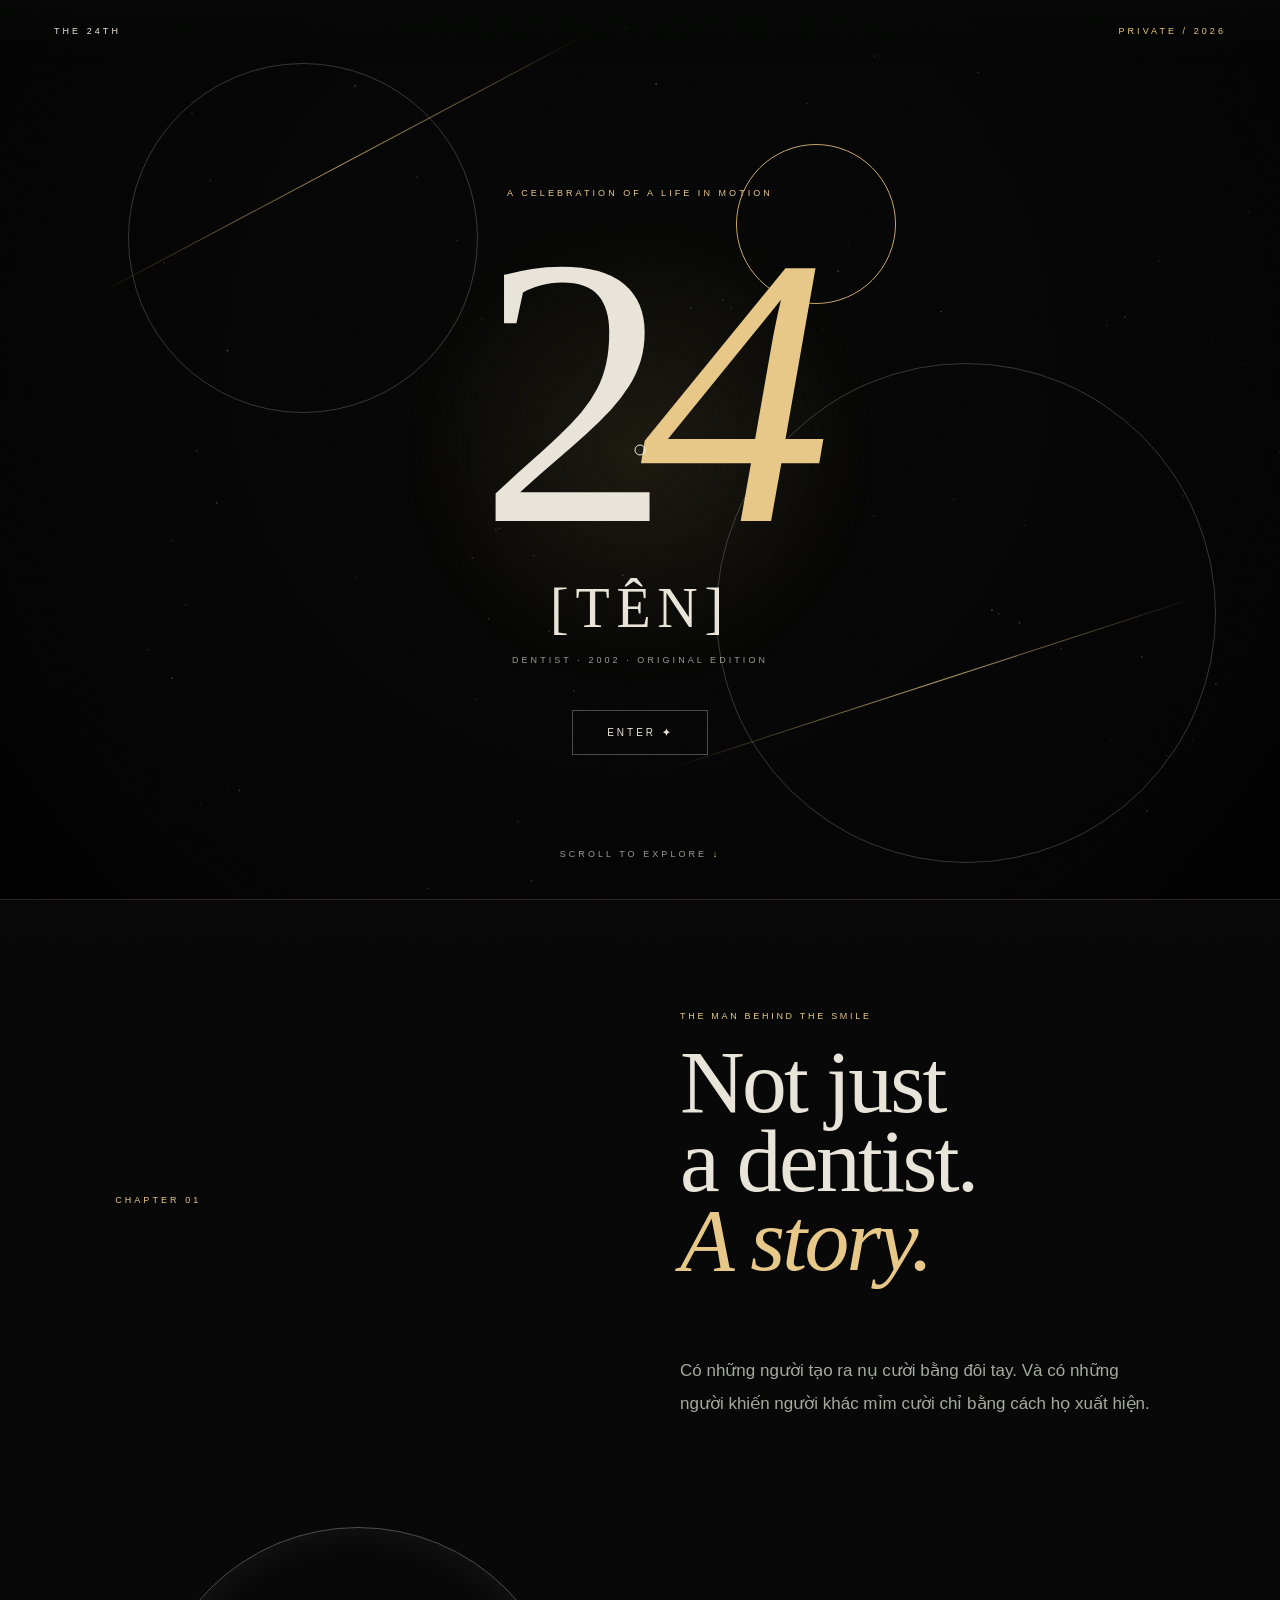
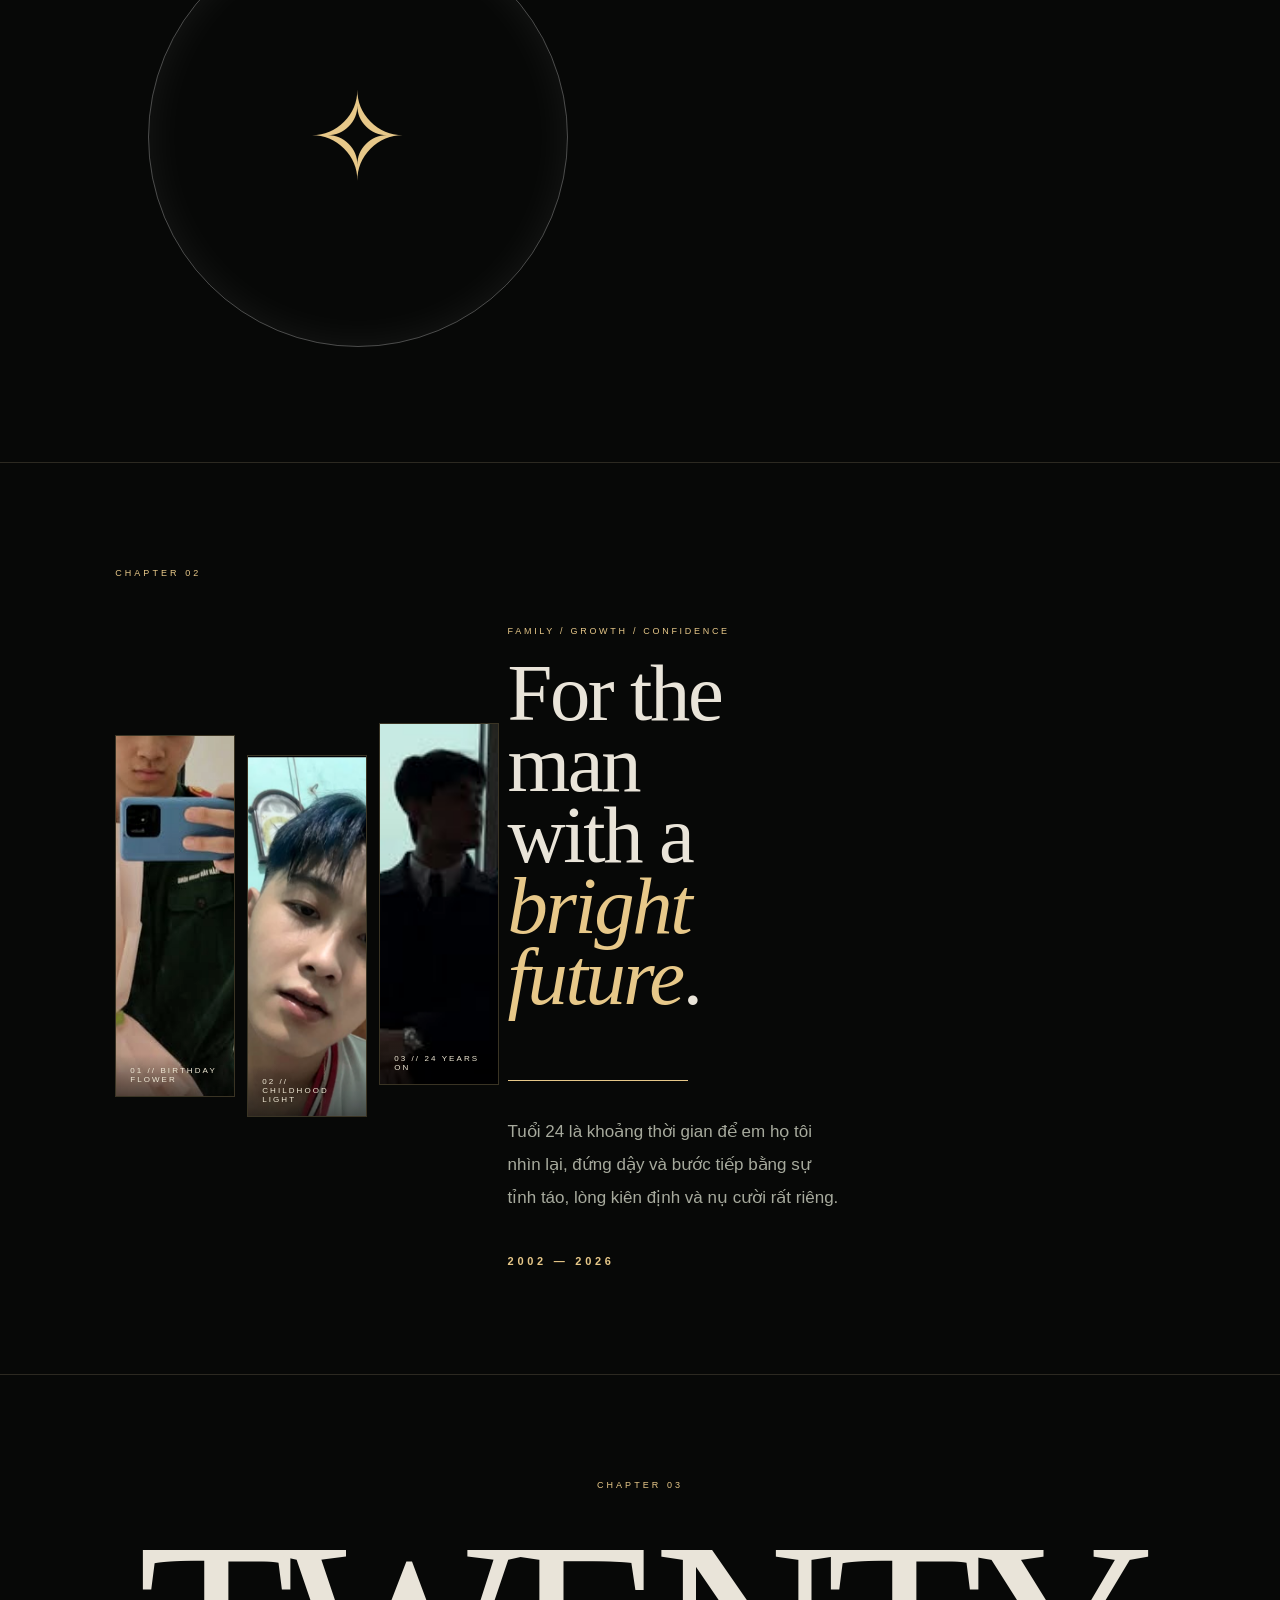
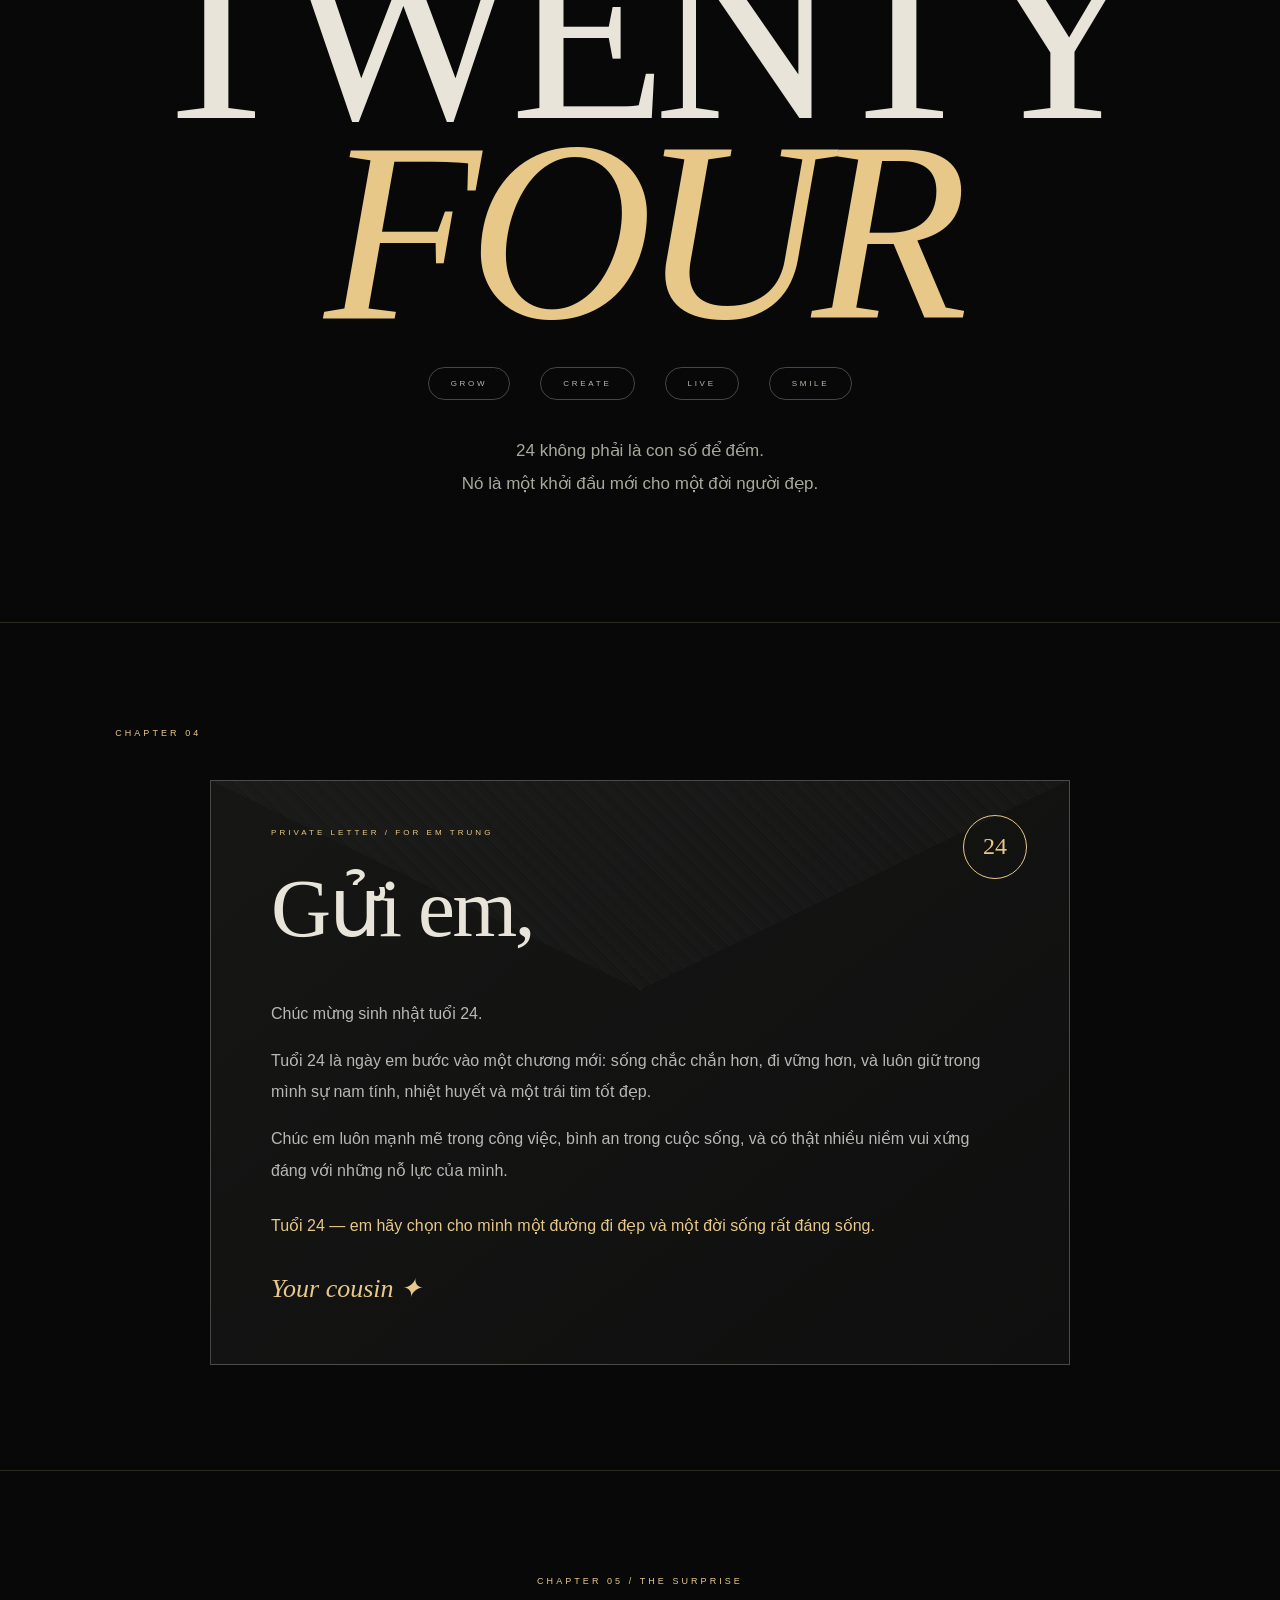
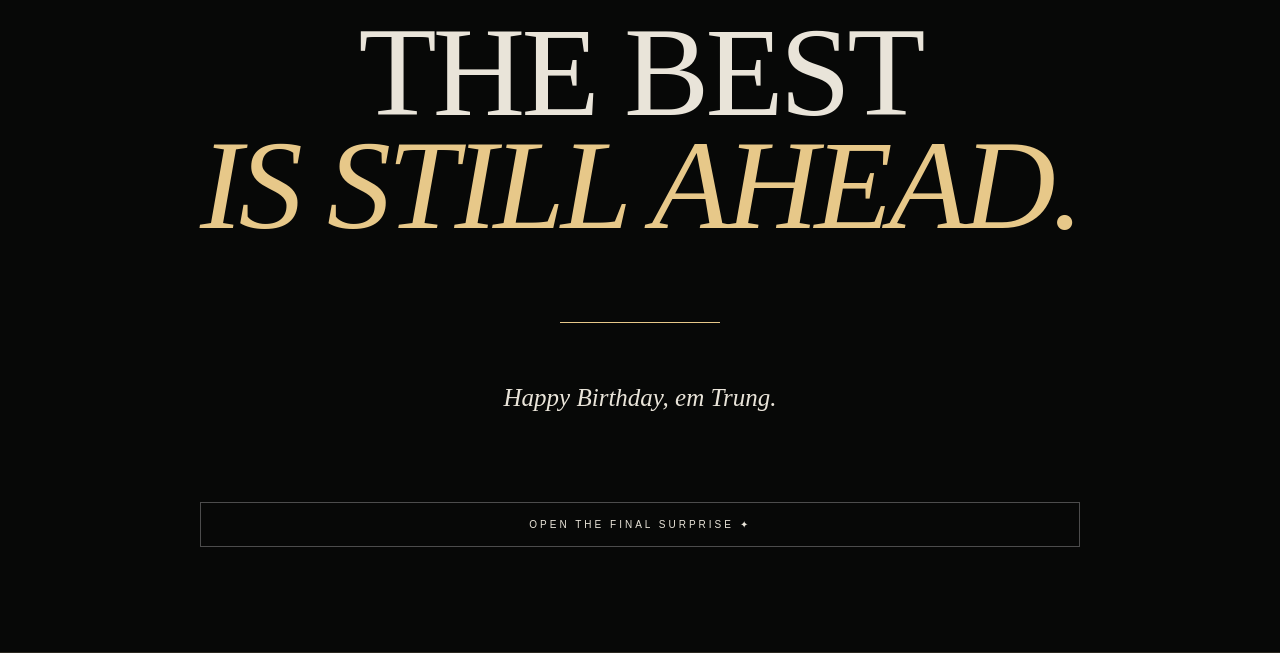
==== index.html @ cf309a9a "Initial commit with iPhone 16 responsive fixes" ====
<!DOCTYPE html>
<html lang="vi">
  <head>
    <meta charset="UTF-8" />
    <meta name="viewport" content="width=device-width, initial-scale=1.0, maximum-scale=1.0, user-scalable=no, viewport-fit=cover" />
    <title>THE 24TH — [TÊN]</title>
    <link rel="preconnect" href="https://fonts.googleapis.com" />
    <link rel="preconnect" href="https://fonts.gstatic.com" crossorigin />
    <link
      href="https://fonts.googleapis.com/css2?family=Bodoni+Moda:opsz,wght@6..96,400;6..96,500&family=Manrope:wght@300;400;600&display=swap"
      rel="stylesheet"
    />
    <link rel="stylesheet" href="css/style.css" />
  </head>
  <body>
    <div id="intro">
      <div class="intro-no">24</div>
      <div class="intro-title">A PRIVATE BIRTHDAY EXPERIENCE</div>
      <div class="loader"><i></i></div>
    </div>
    <canvas id="particles"></canvas><canvas id="confetti"></canvas>
    <div class="noise"></div>
    <div class="cursor"></div>

    <header><span>THE 24TH</span><span>PRIVATE / 2026</span></header>

    <main>
      <section class="hero">
        <div class="laser l1"></div>
        <div class="laser l2"></div>
        <div class="ring r1"></div>
        <div class="ring r2"></div>
        <div class="ring r3"></div>
        <div class="hero-center">
          <div class="over">A CELEBRATION OF A LIFE IN MOTION</div>
          <div class="mega">2<span>4</span></div>
          <div class="hero-name">[TÊN]</div>
          <div class="hero-role">DENTIST · 2002 · ORIGINAL EDITION</div>
          <button id="enter">ENTER <b>✦</b></button>
        </div>
        <div class="scroll">SCROLL TO EXPLORE <em>↓</em></div>
      </section>

      <section class="cinema">
        <div class="chapter">CHAPTER 01</div>
        <div class="cinema-copy">
          <small>THE MAN BEHIND THE SMILE</small>
          <h2>Not just<br />a dentist.<br /><i>A story.</i></h2>
          <p>
            Có những người tạo ra nụ cười bằng đôi tay. Và có những người khiến
            người khác mỉm cười chỉ bằng cách họ xuất hiện.
          </p>
        </div>
        <div class="floating-tooth"><div class="tooth">✧</div></div>
      </section>

      <section class="magazine">
        <div class="chapter">CHAPTER 02</div>
        <div class="mag-image">
          <div class="gallery-frame">
            <article class="gallery-card photo-one">
              <img src="toi_cam_hoa.jpg" alt="Anh cầm hoa" />
              <div class="caption"><span>01 // BIRTHDAY FLOWER</span></div>
            </article>
            <article class="gallery-card photo-two">
              <img src="trung_hoi_nho.png" alt="Ảnh em Trung hồi nhỏ" />
              <div class="caption"><span>02 // CHILDHOOD LIGHT</span></div>
            </article>
            <article class="gallery-card photo-three">
              <img src="avt_em_trung.jpg" alt="Ảnh avt em Trung trưởng thành" />
              <div class="caption"><span>03 // 24 YEARS ON</span></div>
            </article>
          </div>
        </div>
        <div class="mag-copy">
          <small>FAMILY / GROWTH / CONFIDENCE</small>
          <h2>For the man<br />with a <i>bright future</i>.</h2>
          <div class="rule"></div>
          <p>
            Tuổi 24 là khoảng thời gian để em họ tôi nhìn lại, đứng dậy và bước
            tiếp bằng sự tỉnh táo, lòng kiên định và nụ cười rất riêng.
          </p>
          <strong>2002 — 2026</strong>
        </div>
      </section>

      <section class="age">
        <div class="chapter">CHAPTER 03</div>
        <div class="age-word">TWENTY<br /><i>FOUR</i></div>
        <div class="age-orbit">
          <span>GROW</span><span>CREATE</span><span>LIVE</span
          ><span>SMILE</span>
        </div>
        <p class="age-note">
          24 không phải là con số để đếm.<br />Nó là một khởi đầu mới cho một
          đời người đẹp.
        </p>
      </section>

      <section class="letter">
        <div class="chapter">CHAPTER 04</div>
        <div class="envelope" id="envelope">
          <div class="flap"></div>
          <div class="seal">24</div>
          <div class="letter-content">
            <small>PRIVATE LETTER / FOR EM TRUNG</small>
            <h2>Gửi em,</h2>
            <p>Chúc mừng sinh nhật tuổi 24.</p>
            <p>
              Tuổi 24 là ngày em bước vào một chương mới: sống chắc chắn hơn, đi
              vững hơn, và luôn giữ trong mình sự nam tính, nhiệt huyết và một
              trái tim tốt đẹp.
            </p>
            <p>
              Chúc em luôn mạnh mẽ trong công việc, bình an trong cuộc sống, và
              có thật nhiều niềm vui xứng đáng với những nỗ lực của mình.
            </p>
            <p class="gold">
              Tuổi 24 — em hãy chọn cho mình một đường đi đẹp và một đời sống
              rất đáng sống.
            </p>
            <div class="signature">Your cousin ✦</div>
          </div>
        </div>
      </section>

      <section class="final">
        <div class="final-glow"></div>
        <small>CHAPTER 05 / THE SURPRISE</small>
        <h2>THE BEST<br /><i>IS STILL AHEAD.</i></h2>
        <div class="line"></div>
        <p>Happy Birthday, em Trung.</p>
        <button id="surprise">OPEN THE FINAL SURPRISE <span>✦</span></button>
      </section>
    </main>

    <div id="modal">
      <div class="modal-box">
        <button id="close">×</button>
        <div class="burst">✦</div>
        <small>ONE LAST MESSAGE</small>
        <h2>24 years<br />and still<br /><i>going upward.</i></h2>
        <p>
          Thêm một tuổi mới, thêm một lý do để tự hào và tin vào con đường phía
          trước.
        </p>
        <strong>HAPPY BIRTHDAY · EM TRUNG</strong>
      </div>
    </div>
    <script src="js/app.js"></script>
  </body>
</html>
---- css/style.css ----
:root {
  --bg: #070807;
  --paper: #e9e4d9;
  --muted: #92948e;
  --gold: #c8a66a;
  --gold2: #e7c889;
  --line: rgba(214, 195, 157, 0.18);
  --serif: "Cormorant Garamond", Georgia, serif;
}
* {
  box-sizing: border-box;
}
html {
  scroll-behavior: smooth;
  overflow-x: hidden;
  width: 100%;
}
body {
  margin: 0;
  background: var(--bg);
  color: var(--paper);
  font-family: Inter, sans-serif;
  font-weight: 300;
  overflow-x: hidden;
}
body:after {
  content: "";
  position: fixed;
  inset: 0;
  pointer-events: none;
  background: radial-gradient(
    circle at 50% 40%,
    transparent 0,
    rgba(0, 0, 0, 0.32) 72%,
    rgba(0, 0, 0, 0.72)
  );
  z-index: 3;
}
.grain {
  position: fixed;
  inset: 0;
  z-index: 50;
  pointer-events: none;
  opacity: 0.055;
  background-image: url("data:image/svg+xml,%3Csvg xmlns='http://www.w3.org/2000/svg' width='180' height='180'%3E%3Cfilter id='n'%3E%3CfeTurbulence baseFrequency='.8' numOctaves='4' stitchTiles='stitch'/%3E%3C/filter%3E%3Crect width='100%25' height='100%25' filter='url(%23n)'/%3E%3C/svg%3E");
}
canvas {
  position: fixed;
  inset: 0;
  pointer-events: none;
}
.cursor {
  width: 11px;
  height: 11px;
  border: 1px solid #eee;
  border-radius: 50%;
  position: fixed;
  z-index: 100;
  pointer-events: none;
  transform: translate(-50%, -50%);
  transition: width 0.25s, height 0.25s;
}
.nav {
  position: fixed;
  top: 0;
  left: 0;
  right: 0;
  padding: 27px 5vw;
  z-index: 10;
  display: flex;
  justify-content: space-between;
  font-size: 9px;
  letter-spacing: 0.28em;
  color: #a7aaa4;
  text-transform: uppercase;
}
.brand {
  color: #ddd;
}
.brand span {
  color: var(--gold);
  margin-left: 8px;
}
.nav-right i {
  display: inline-block;
  width: 5px;
  height: 5px;
  background: var(--gold);
  border-radius: 50%;
  margin-left: 15px;
}
#loader {
  position: fixed;
  inset: 0;
  background: #060706;
  z-index: 200;
  display: grid;
  place-items: center;
  transition: 1s;
}
.loader-mark {
  font: 300 110px var(--serif);
  color: var(--gold);
  line-height: 1;
}
.loader-line {
  width: 170px;
  height: 1px;
  background: #24241f;
  margin-top: 15px;
}
.loader-line span {
  display: block;
  width: 0;
  height: 100%;
  background: var(--gold);
  animation: load 2.2s forwards;
}
.loader-label {
  font-size: 8px;
  letter-spacing: 0.35em;
  color: #77786f;
  margin-top: 18px;
  text-align: center;
}
@keyframes load {
  to {
    width: 100%;
  }
}
.hero {
  height: 100vh;
  height: 100svh;
  min-height: 680px;
  position: relative;
  display: grid;
  place-items: center;
  overflow: hidden;
  border-bottom: 1px solid var(--line);
}
.hero:before {
  content: "";
  position: absolute;
  width: 42vw;
  height: 42vw;
  border-radius: 50%;
  background: radial-gradient(
    circle,
    rgba(199, 164, 99, 0.12),
    transparent 62%
  );
  filter: blur(3px);
}
.hero-copy {
  text-align: center;
  position: relative;
  z-index: 2;
}
.micro,
.eyebrow {
  font-size: 9px;
  letter-spacing: 0.35em;
  color: var(--gold);
  text-transform: uppercase;
}
.hero h1 {
  font: 300 clamp(170px, 31vw, 450px) / 0.62 var(--serif);
  margin: 45px 0 10px;
  letter-spacing: -0.07em;
  position: relative;
  color: #d9d5cb;
}
.hero h1 small {
  font: 300 11px Inter, sans-serif;
  letter-spacing: 0.55em;
  display: block;
  transform: translateX(-4px);
  margin-bottom: 24px;
  color: #777a73;
}
.hero h1 span {
  letter-spacing: -0.1em;
}
.hero h1 em {
  font: 300 clamp(35px, 6vw, 90px) var(--serif);
  font-style: italic;
  color: var(--gold);
  vertical-align: top;
  position: relative;
  top: -5px;
  left: 5px;
}
.name {
  font: 400 38px var(--serif);
  letter-spacing: 0.12em;
}
.role {
  font-size: 8px;
  letter-spacing: 0.35em;
  color: #70736d;
  margin: 13px 0 45px;
}
.reveal-btn,
.surprise {
  border: 1px solid var(--line);
  background: transparent;
  color: #c9cbc4;
  padding: 17px 25px;
  font: 9px Inter, sans-serif;
  letter-spacing: 0.28em;
  cursor: pointer;
  transition: 0.4s;
}
.reveal-btn:hover,
.surprise:hover {
  border-color: var(--gold);
  color: var(--gold);
  box-shadow: 0 0 35px rgba(200, 166, 106, 0.1);
}
.reveal-btn b {
  font-size: 15px;
  margin-left: 20px;
  font-weight: 300;
}
.hero-side {
  position: absolute;
  bottom: 40px;
  right: 5vw;
  color: #575a54;
  font-size: 8px;
  letter-spacing: 0.3em;
  line-height: 3;
  text-align: center;
}
.hero-side span {
  color: var(--gold);
}
.hero-orbit {
  position: absolute;
  border: 1px solid rgba(199, 166, 106, 0.11);
  border-radius: 50%;
  width: 65vw;
  height: 65vw;
  animation: rotate 30s linear infinite;
}
.orbit-a {
  transform: rotate(23deg) scaleY(0.4);
}
.orbit-b {
  transform: rotate(-35deg) scaleY(0.25);
  animation-duration: 42s;
}
@keyframes rotate {
  to {
    transform: rotate(383deg) scaleY(0.4);
  }
}
section {
  position: relative;
  z-index: 4;
}
.reveal-section {
  min-height: 100vh;
  min-height: 100svh;
  padding: 12vw 10vw;
  display: grid;
  align-items: center;
  border-bottom: 1px solid var(--line);
}
.section-index {
  position: absolute;
  left: 5vw;
  top: 55px;
  font-size: 8px;
  letter-spacing: 0.3em;
  color: #575b55;
}
.statement {
  grid-template-columns: 1fr 2.5fr 1fr;
}
.statement-main {
  grid-column: 2;
}
.statement h2,
.portrait-copy h2,
.letter h2,
.final h2 {
  font: 300 clamp(65px, 8.5vw, 135px) / 0.76 var(--serif);
  letter-spacing: -0.04em;
  margin: 25px 0 50px;
}
.statement h2 i,
.portrait-copy h2 i,
.final h2 i {
  color: var(--gold);
  font-style: italic;
}
.statement p,
.portrait-copy p {
  max-width: 510px;
  color: #989b94;
  line-height: 2;
  font-size: 14px;
}
.vertical-note {
  writing-mode: vertical-rl;
  justify-self: end;
  font-size: 8px;
  letter-spacing: 0.3em;
  color: #5c6059;
}
.portrait-stage {
  grid-template-columns: 1.15fr 1fr;
  gap: 10vw;
}
.portrait-frame {
  max-width: 600px;
  justify-self: center;
  width: 100%;
  border: 1px solid var(--line);
  padding: 18px;
  background: linear-gradient(145deg, #11130f, #080908);
  box-shadow: 0 40px 100px rgba(0, 0, 0, 0.45);
}
.frame-top,
.frame-bottom {
  display: flex;
  justify-content: space-between;
  font-size: 7px;
  letter-spacing: 0.28em;
  color: #676a63;
  padding: 7px 2px;
}
.frame-bottom {
  color: var(--gold);
}
.portrait-placeholder {
  height: 55vh;
  min-height: 390px;
  display: grid;
  place-items: center;
  position: relative;
  background: radial-gradient(
    circle at 50% 43%,
    #6e7169 0,
    #292c27 19%,
    #10120f 47%,
    #090a08 70%
  );
  overflow: hidden;
}
.portrait-placeholder:before {
  content: "";
  position: absolute;
  width: 65%;
  height: 80%;
  border: 1px solid rgba(216, 192, 143, 0.18);
  border-radius: 50% 50% 42% 42%;
  filter: blur(0.2px);
}
.halo {
  width: 60%;
  height: 60%;
  border-radius: 50%;
  border: 1px solid rgba(216, 192, 143, 0.18);
  box-shadow: 0 0 70px rgba(216, 192, 143, 0.08);
  animation: pulse 5s infinite;
}
.tooth-mark {
  position: absolute;
  font-size: 60px;
  color: var(--gold);
  opacity: 0.7;
}
.portrait-placeholder span {
  position: absolute;
  bottom: 25px;
  font-size: 7px;
  letter-spacing: 0.3em;
  color: #777970;
  text-align: center;
  line-height: 2;
}
@keyframes pulse {
  50% {
    transform: scale(1.05);
    opacity: 0.65;
  }
}
.signature {
  margin-top: 50px;
  color: var(--gold);
  font: italic 18px var(--serif);
}
.numbers {
  grid-template-columns: 1fr repeat(3, 1fr);
  gap: 1px;
  background: var(--line);
  padding: 0 10vw;
}
.numbers:before {
  content: "";
  position: absolute;
  inset: 0;
  background: #070807;
}
.number-card {
  position: relative;
  z-index: 1;
  min-height: 65vh;
  padding: 12vh 4vw;
  background: #070807;
  display: flex;
  flex-direction: column;
  justify-content: center;
  border-right: 1px solid var(--line);
}
.number-card strong {
  font: 300 clamp(100px, 13vw, 200px) var(--serif);
  color: var(--paper);
  line-height: 0.75;
}
.number-card span {
  margin-top: 45px;
  font-size: 9px;
  letter-spacing: 0.35em;
  color: var(--gold);
}
.number-card small {
  margin-top: 8px;
  font-size: 7px;
  letter-spacing: 0.25em;
  color: #5f625b;
}
.letter {
  justify-content: center;
}
.letter-card {
  max-width: 760px;
  margin: auto;
  padding: 75px 9vw 80px;
  border: 1px solid var(--line);
  background: linear-gradient(
    145deg,
    rgba(255, 255, 255, 0.025),
    rgba(255, 255, 255, 0.008)
  );
  position: relative;
  box-shadow: 0 60px 140px rgba(0, 0, 0, 0.3);
}
.letter-card:before {
  content: "";
  position: absolute;
  inset: 8px;
  border: 1px solid rgba(216, 192, 143, 0.06);
  pointer-events: none;
}
.seal {
  position: absolute;
  right: 50px;
  top: 50px;
  width: 55px;
  height: 55px;
  border: 1px solid rgba(200, 166, 106, 0.55);
  border-radius: 50%;
  display: grid;
  place-items: center;
  color: var(--gold);
  font: 18px var(--serif);
}
.letter-card h2 {
  font-size: 70px;
  margin-bottom: 35px;
}
.letter-card p {
  font: 400 17px/1.9 var(--serif);
  color: #aaa9a0;
}
.letter-card .last {
  color: #e0ddd4;
  margin-top: 40px;
}
.sign {
  margin-top: 55px;
  font: italic 22px var(--serif);
  color: var(--gold);
}
.sign span {
  font: 9px Inter, sans-serif;
  letter-spacing: 0.2em;
  color: #666a63;
}
.final {
  text-align: center;
  justify-content: center;
}
.final-content {
  width: 100%;
}
.final h2 {
  font-size: clamp(80px, 12vw, 190px);
  margin: 45px 0;
}
.gold-line {
  width: 1px;
  height: 80px;
  background: var(--gold);
  margin: 0 auto 40px;
}
.final p {
  font: italic 22px var(--serif);
  color: #a8a9a2;
  margin-bottom: 45px;
}
.modal {
  position: fixed;
  inset: 0;
  background: rgba(3, 4, 3, 0.92);
  backdrop-filter: blur(18px);
  z-index: 150;
  display: grid;
  place-items: center;
  opacity: 0;
  visibility: hidden;
  transition: 0.7s;
}
.modal.open {
  opacity: 1;
  visibility: visible;
}
.modal-inner {
  text-align: center;
  max-width: 700px;
  padding: 50px;
  position: relative;
}
.modal-inner #close {
  position: absolute;
  right: 0;
  top: 0;
  background: none;
  border: 0;
  color: #777;
  font-size: 30px;
  cursor: pointer;
}
.big-gift {
  font-size: 70px;
  color: var(--gold);
  margin: 25px;
}
.modal h2 {
  font: 300 clamp(60px, 8vw, 110px) / 0.75 var(--serif);
  margin: 0 0 40px;
}
.modal h2 i {
  color: var(--gold);
}
.modal p {
  font: italic 21px/1.5 var(--serif);
  color: #999;
}
.modal-sign {
  margin-top: 55px;
  font-size: 8px;
  letter-spacing: 0.3em;
  color: var(--gold);
}
@media (max-width: 800px) {
  .nav {
    padding: 22px 7vw;
  }
  .nav-right {
    display: none;
  }
  .reveal-section {
    padding: 25vw 8vw;
  }
  .section-index {
    left: 8vw;
  }
  .statement,
  .portrait-stage {
    grid-template-columns: 1fr;
  }
  .statement-main {
    grid-column: auto;
  }
  .vertical-note {
    display: none;
  }
  .portrait-copy {
    margin-top: 30px;
  }
  .numbers {
    grid-template-columns: 1fr;
    padding: 0;
  }
  .number-card {
    min-height: 40vh;
  }
  .letter-card {
    padding: 65px 30px;
  }
  .seal {
    right: 25px;
    top: 25px;
  }
  .hero h1 {
    font-size: 180px;
  }
  .hero-orbit {
    width: 130vw;
    height: 130vw;
  }
  .cursor {
    display: none;
  }
}

#intro {
  position: fixed;
  inset: 0;
  z-index: 1000;
  background: #090908;
  display: flex;
  flex-direction: column;
  align-items: center;
  justify-content: center;
  color: var(--paper);
  transition: opacity 0.8s ease, visibility 0.8s ease;
}

#intro.hidden {
  opacity: 0;
  visibility: hidden;
  pointer-events: none;
}

.intro-no {
  font-size: clamp(96px, 22vw, 190px);
  line-height: 0.78;
  font-family: var(--serif);
  color: var(--gold2);
  letter-spacing: -0.06em;
}

.intro-title {
  margin-top: 30px;
  font-size: 10px;
  letter-spacing: 0.34em;
  color: #a9aaa1;
}

.loader {
  width: 160px;
  height: 2px;
  margin-top: 40px;
  background: rgba(255, 255, 255, 0.1);
  overflow: hidden;
}

.loader i {
  display: block;
  height: 100%;
  width: 35%;
  background: linear-gradient(90deg, var(--gold), var(--gold2));
  animation: loading 1.7s ease-in-out infinite;
}

@keyframes loading {
  50% {
    transform: translateX(185%);
  }
}

#particles,
#confetti {
  position: fixed;
  left: 0;
  top: 0;
  width: 100%;
  height: 100%;
  pointer-events: none;
  z-index: 1;
}

.noise {
  position: fixed;
  inset: -40px;
  background-image: url("data:image/svg+xml,%3Csvg viewBox='0 0 180 180' xmlns='http://www.w3.org/2000/svg'%3E%3Cfilter id='n'%3E%3CfeTurbulence type='fractalNoise' baseFrequency='.70' numOctaves='5' stitchTiles='stitch'/%3E%3CfeColorMatrix type='saturate' values='0'/%3E%3CfeComponentTransfer%3E%3CfeFuncA type='table' tableValues='0 .06'/%3E%3C/feComponentTransfer%3E%3C/filter%3E%3Crect width='100%25' height='100%25' filter='url(%23n)'/%3E%3C/svg%3E");
  background-size: 180px 180px;
  pointer-events: none;
  opacity: 0.4;
  mix-blend-mode: overlay;
  z-index: 2;
}

.cursor {
  width: 11px;
  height: 11px;
  border-radius: 50%;
  border: 1px solid #eee;
  position: fixed;
  left: 50%;
  top: 50%;
  transform: translate(-50%, -50%);
  z-index: 999;
  pointer-events: none;
}

header {
  position: fixed;
  z-index: 30;
  top: 0;
  left: 0;
  right: 0;
  min-height: 62px;
  padding: 24px 54px;
  display: flex;
  align-items: center;
  justify-content: space-between;
  font-size: 9px;
  letter-spacing: 0.34em;
  color: #aeb6a7;
  text-transform: uppercase;
  background: linear-gradient(180deg, rgba(7, 8, 7, 0.92), transparent);
}

header span:first-child {
  color: var(--paper);
}

header span:nth-child(2) {
  color: var(--gold2);
}

.hero {
  min-height: 100vh;
  min-height: 100svh;
  padding: 120px 20px 80px;
  display: grid;
  place-items: center;
  position: relative;
  overflow: hidden;
}

.hero-center {
  position: relative;
  z-index: 2;
  text-align: center;
}

.hero .over {
  color: var(--gold2);
  font-size: 9px;
  letter-spacing: 0.34em;
  line-height: 2;
}

.hero .mega {
  font-family: var(--serif);
  color: var(--paper);
  font-weight: 300;
  font-size: clamp(134px, 30vw, 390px);
  line-height: 0.78;
  letter-spacing: -0.08em;
  margin-top: 40px;
}

.hero .mega span {
  font-style: italic;
  color: var(--gold2);
}

.hero-name {
  margin-top: 35px;
  font-family: var(--serif);
  font-size: clamp(34px, 5vw, 56px);
  letter-spacing: 0.12em;
  color: var(--paper);
  text-transform: uppercase;
}

.hero-role {
  margin-top: 15px;
  color: #9b9c93;
  font-size: 9px;
  letter-spacing: 0.34em;
}

.hero #enter,
.final button,
#surprise {
  margin-top: 45px;
  border: 1px solid rgba(255, 255, 255, 0.28);
  background: transparent;
  color: var(--paper);
  padding: 16px 34px;
  font-size: 10px;
  letter-spacing: 0.3em;
  cursor: pointer;
  transition: all 0.2s ease;
}

.hero #enter:hover,
.final button:hover,
#surprise:hover {
  border-color: var(--gold);
  color: var(--gold2);
  transform: translateY(-2px);
}

.hero .scroll {
  position: absolute;
  bottom: 40px;
  left: 50%;
  transform: translateX(-50%);
  font-size: 9px;
  letter-spacing: 0.34em;
  color: #979d90;
}

.hero .scroll em {
  color: var(--gold2);
  font-style: normal;
}

.laser,
.ring {
  position: absolute;
}

.laser {
  width: 44vw;
  height: 1px;
  background: linear-gradient(90deg, transparent, var(--gold2), transparent);
  opacity: 0.75;
}

.l1 {
  top: 18%;
  left: 5%;
  transform: rotate(-28deg);
}
.l2 {
  right: 5%;
  bottom: 24%;
  transform: rotate(-18deg);
}

.ring {
  border-radius: 50%;
  border: 1px solid rgba(255, 255, 255, 0.2);
}

.r1 {
  width: 350px;
  height: 350px;
  left: 10%;
  top: 7%;
}
.r2 {
  width: 500px;
  height: 500px;
  right: 5%;
  bottom: 4%;
}
.r3 {
  width: 160px;
  height: 160px;
  right: 30%;
  top: 16%;
  border-color: var(--gold);
}

section {
  position: relative;
  padding: 105px 9vw;
  min-height: auto;
  border-bottom: 1px solid var(--line);
}

section .chapter {
  font-size: 9px;
  letter-spacing: 0.34em;
  color: var(--gold2);
  margin-bottom: 42px;
}

.cinema {
  display: grid;
  grid-template-columns: minmax(260px, 1fr) minmax(300px, 1fr);
  align-items: center;
  gap: 80px;
}

.cinema-copy small,
.mag-copy small {
  font-size: 9px;
  letter-spacing: 0.3em;
  color: var(--gold2);
}

.cinema-copy h2,
.mag-copy h2,
.letter h2,
.final h2,
.modal h2 {
  font-family: var(--serif);
  font-weight: 300;
  line-height: 0.88;
  letter-spacing: -0.03em;
}

.cinema-copy h2 {
  font-size: clamp(58px, 7vw, 116px);
  margin-top: 20px;
}

.cinema-copy h2 i,
.mag-copy h2 i,
.final h2 i,
.modal h2 i {
  font-style: italic;
  color: var(--gold2);
}

.cinema-copy p,
.mag-copy p,
.age-note {
  color: #a7aa9d;
  line-height: 1.95;
  font-size: 17px;
  max-width: 560px;
}

.floating-tooth {
  position: relative;
  display: grid;
  place-items: center;
  min-height: 440px;
}

.tooth {
  width: min(42vw, 420px);
  height: min(42vw, 420px);
  border-radius: 50%;
  border: 1px solid rgba(255, 255, 255, 0.28);
  display: grid;
  place-items: center;
  font-size: 120px;
  color: var(--gold2);
  box-shadow: inset 0 0 40px rgba(255, 255, 255, 0.07);
}

.magazine {
  display: grid;
  grid-template-columns: minmax(320px, 0.95fr) minmax(360px, 1fr) minmax(
      300px,
      0.88fr
    );
  align-items: center;
}

.magazine .chapter {
  grid-column: 1 / -1;
}

.mag-image {
  min-height: 420px;
}

.gallery-frame {
  display: grid;
  grid-template-columns: repeat(3, minmax(120px, 1fr));
  gap: 12px;
  align-items: stretch;
}

.gallery-card {
  min-height: 360px;
  overflow: hidden;
  border: 1px solid rgba(200, 166, 106, 0.22);
  background: #121410;
  position: relative;
}

.gallery-card img {
  width: 100%;
  height: 100%;
  min-height: 360px;
  object-fit: cover;
  display: block;
  filter: grayscale(0.1) sepia(0.06) contrast(1.04);
}

.gallery-card .caption {
  position: absolute;
  left: 0;
  right: 0;
  bottom: 0;
  padding: 12px 14px;
  font-size: 8px;
  background: linear-gradient(180deg, transparent, rgba(0, 0, 0, 0.55));
  color: #efe8d5;
  letter-spacing: 0.26em;
}

.gallery-card.photo-two {
  transform: translateY(20px);
}

.gallery-card.photo-three {
  transform: translateY(-12px);
}

.mag-copy {
  padding-left: 40px;
}

.mag-copy h2 {
  font-size: clamp(55px, 6.3vw, 105px);
  margin-top: 20px;
}

.mag-copy .rule {
  width: 180px;
  height: 1px;
  background: var(--gold2);
  margin: 34px 0;
}

.mag-copy strong {
  display: inline-block;
  margin-top: 24px;
  font-size: 11px;
  letter-spacing: 0.34em;
  color: var(--gold2);
}

.age {
  text-align: center;
  display: grid;
  justify-items: center;
}

.age-word {
  font-family: var(--serif);
  font-size: clamp(118px, 20vw, 270px);
  line-height: 0.78;
  letter-spacing: -0.05em;
  color: var(--paper);
}

.age-word i {
  font-style: italic;
  color: var(--gold2);
}

.age-orbit {
  margin-top: 35px;
  display: flex;
  gap: 30px;
  justify-content: center;
  flex-wrap: wrap;
}

.age-orbit span {
  border: 1px solid rgba(255, 255, 255, 0.25);
  border-radius: 999px;
  padding: 11px 22px;
  font-size: 8px;
  color: #b9b9aa;
  letter-spacing: 0.34em;
}

.age-note {
  margin-top: 34px;
}

.letter {
  min-height: 620px;
}

.envelope {
  max-width: 860px;
  margin: 0 auto;
  background: linear-gradient(
    142deg,
    rgba(229, 226, 213, 0.07),
    rgba(255, 255, 255, 0.03)
  );
  border: 1px solid rgba(255, 255, 255, 0.23);
  padding: 40px 60px 60px;
  position: relative;
}

.envelope .flap {
  position: absolute;
  top: -1px;
  left: -1px;
  right: -1px;
  height: 36%;
  clip-path: polygon(0 0, 50% 100%, 100% 0);
  background: repeating-linear-gradient(
    45deg,
    rgba(255, 255, 255, 0.04),
    transparent 2px
  );
  border-bottom: 1px solid var(--line);
}

.envelope .seal {
  position: absolute;
  right: 42px;
  top: 34px;
  width: 64px;
  height: 64px;
  border-radius: 50%;
  border: 1px solid var(--gold2);
  color: var(--gold2);
  display: grid;
  place-items: center;
  font-family: var(--serif);
  font-size: 24px;
}

.letter-content small {
  color: var(--gold2);
  font-size: 8px;
  letter-spacing: 0.38em;
  display: inline-block;
}

.letter-content h2 {
  font-size: clamp(58px, 6.5vw, 104px);
  margin-top: 30px;
  line-height: 0.95;
}

.letter-content p {
  color: #b7b9b5;
  line-height: 1.95;
}

.letter-content .gold {
  color: var(--gold2);
  margin-top: 24px;
}

.letter-content .signature {
  color: var(--gold2);
  margin-top: 32px;
  font-family: var(--serif);
  font-style: italic;
  font-size: 26px;
}

.final {
  text-align: center;
  min-height: 600px;
  display: grid;
  align-content: center;
}

.final small {
  color: var(--gold2);
  font-size: 9px;
  letter-spacing: 0.34em;
}

.final h2 {
  font-size: clamp(66px, 10vw, 170px);
  margin-top: 30px;
}

.final .line {
  width: 160px;
  margin: 36px auto;
  border-top: 1px solid var(--gold2);
}

.final p {
  font-family: var(--serif);
  font-style: italic;
  color: var(--paper);
  font-size: 25px;
}

#modal {
  position: fixed;
  inset: 0;
  z-index: 1200;
  display: grid;
  place-items: center;
  background: rgba(0, 0, 0, 0.86);
  opacity: 0;
  visibility: hidden;
  transition: all 0.4s ease;
}

#modal.open {
  opacity: 1;
  visibility: visible;
}

.modal-box {
  width: min(640px, calc(100vw - 40px));
  padding: 56px 40px;
  border: 1px solid var(--line);
  background: radial-gradient(circle at center, #171b15, #090908);
  text-align: center;
  position: relative;
}

.modal-box #close {
  position: absolute;
  top: 14px;
  right: 16px;
  color: var(--paper);
  background: transparent;
  border: 0;
  font-size: 28px;
  cursor: pointer;
}

.modal-box .burst {
  color: var(--gold2);
  font-size: 48px;
}

.modal-box small {
  display: block;
  margin-top: 20px;
  font-size: 9px;
  letter-spacing: 0.3em;
  color: var(--gold2);
}

.modal-box h2 {
  font-size: clamp(50px, 7vw, 96px);
  margin-top: 28px;
}

.modal-box p {
  font-size: 15px;
  color: #aeb0a9;
  line-height: 1.7;
}

.modal-box strong {
  display: block;
  margin-top: 40px;
  color: var(--gold2);
  font-size: 10px;
  letter-spacing: 0.34em;
}

@media (max-width: 900px) {
  header {
    padding-inline: 28px;
  }
  .cinema,
  .magazine {
    grid-template-columns: 1fr;
  }

  .mag-copy {
    padding-left: 0;
  }

  .gallery-frame {
    grid-template-columns: 1fr;
  }

  .gallery-card,
  .gallery-card img {
    min-height: 270px;
  }

  .gallery-card.photo-two,
  .gallery-card.photo-three {
    transform: none;
  }

  .envelope {
    padding: 40px 28px 54px;
  }
}

@media (max-width: 480px) {
  body {
    overflow-x: hidden;
  }

  header {
    padding: 18px 20px;
  }

  header span:nth-child(2) {
    display: none;
  }

  section {
    padding-inline: 18px;
    padding-block: 70px;
  }

  .hero {
    padding-top: 90px;
  }

  .hero .mega {
    font-size: 150px;
  }

  .hero-name {
    font-size: 34px;
  }

  .hero .scroll {
    bottom: 24px;
  }

  .cinema-copy h2,
  .mag-copy h2,
  .final h2 {
    line-height: 1;
  }

  .floating-tooth {
    min-height: 230px;
  }

  .tooth {
    width: 230px;
    height: 230px;
  }

  .letter-content h2 {
    font-size: 52px;
  }

  .letter-content p {
    font-size: 15px;
  }

  .modal-box {
    padding-inline: 24px;
  }
}
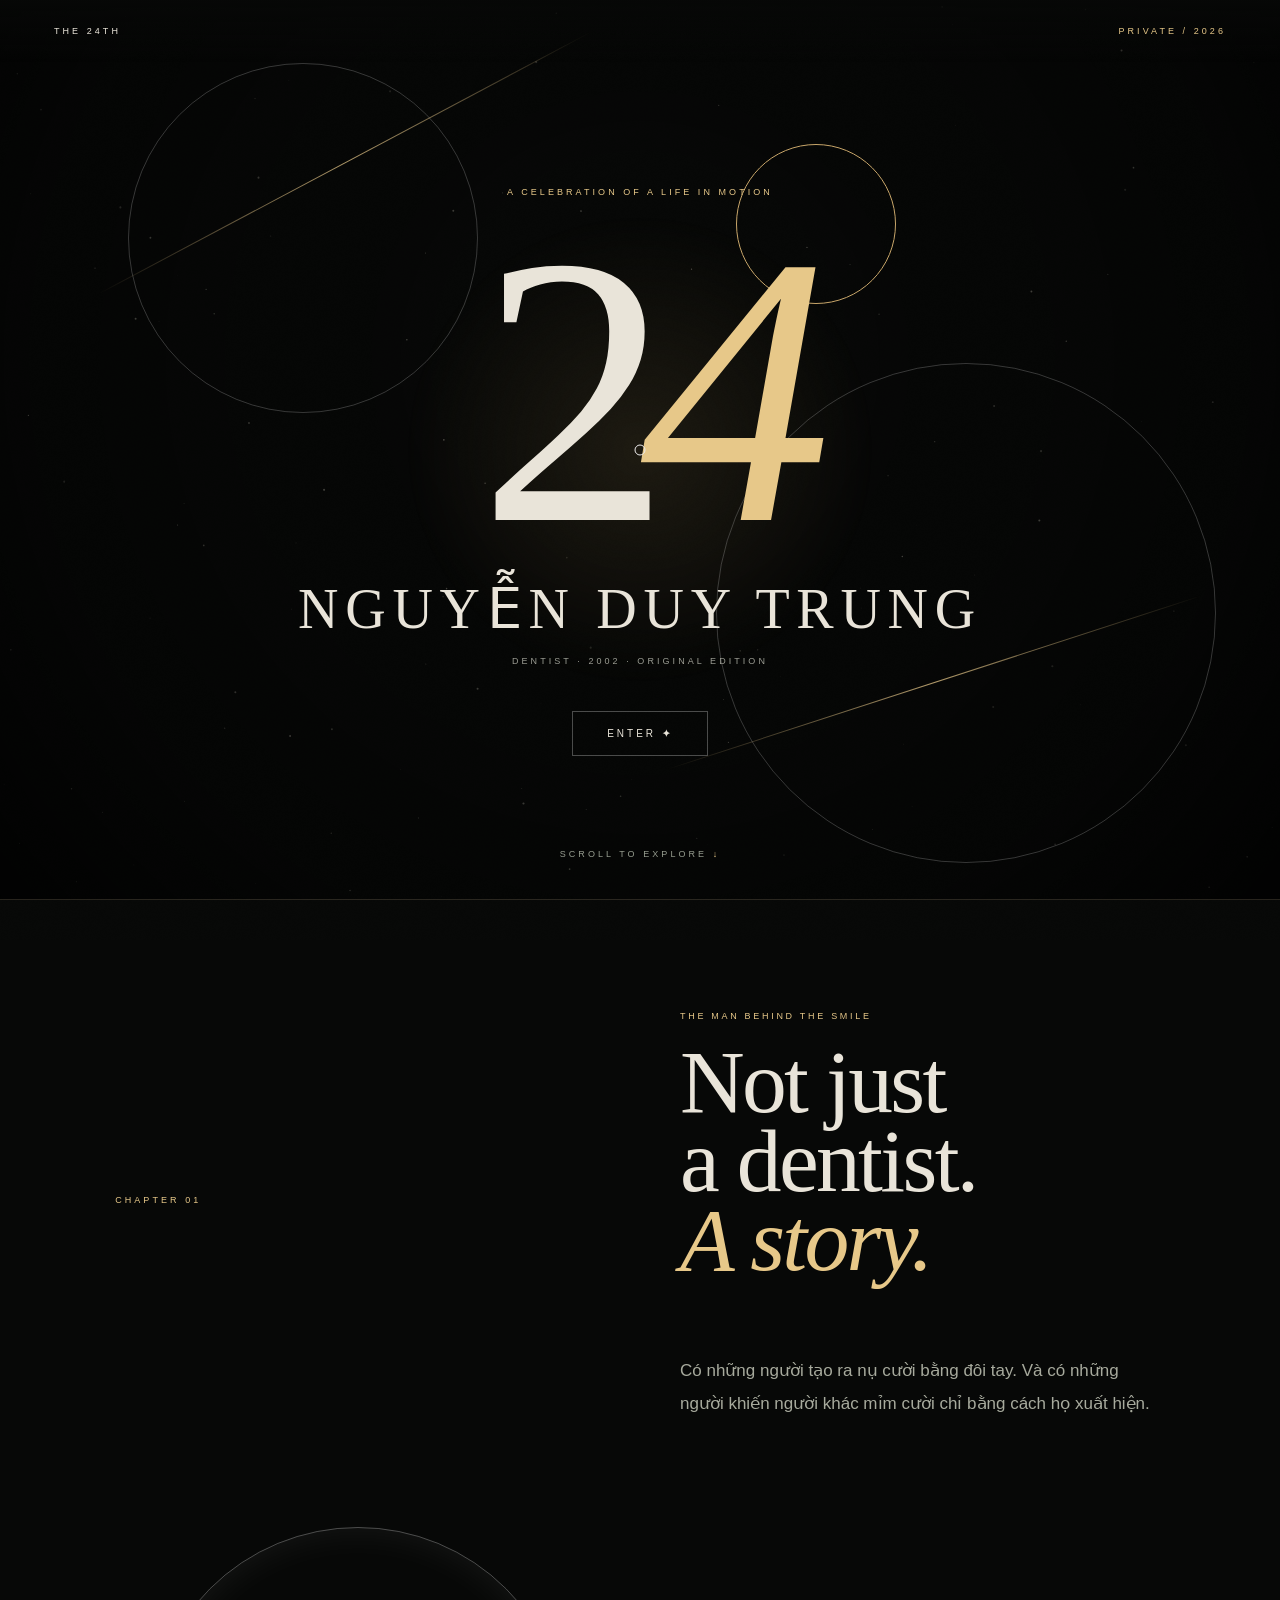
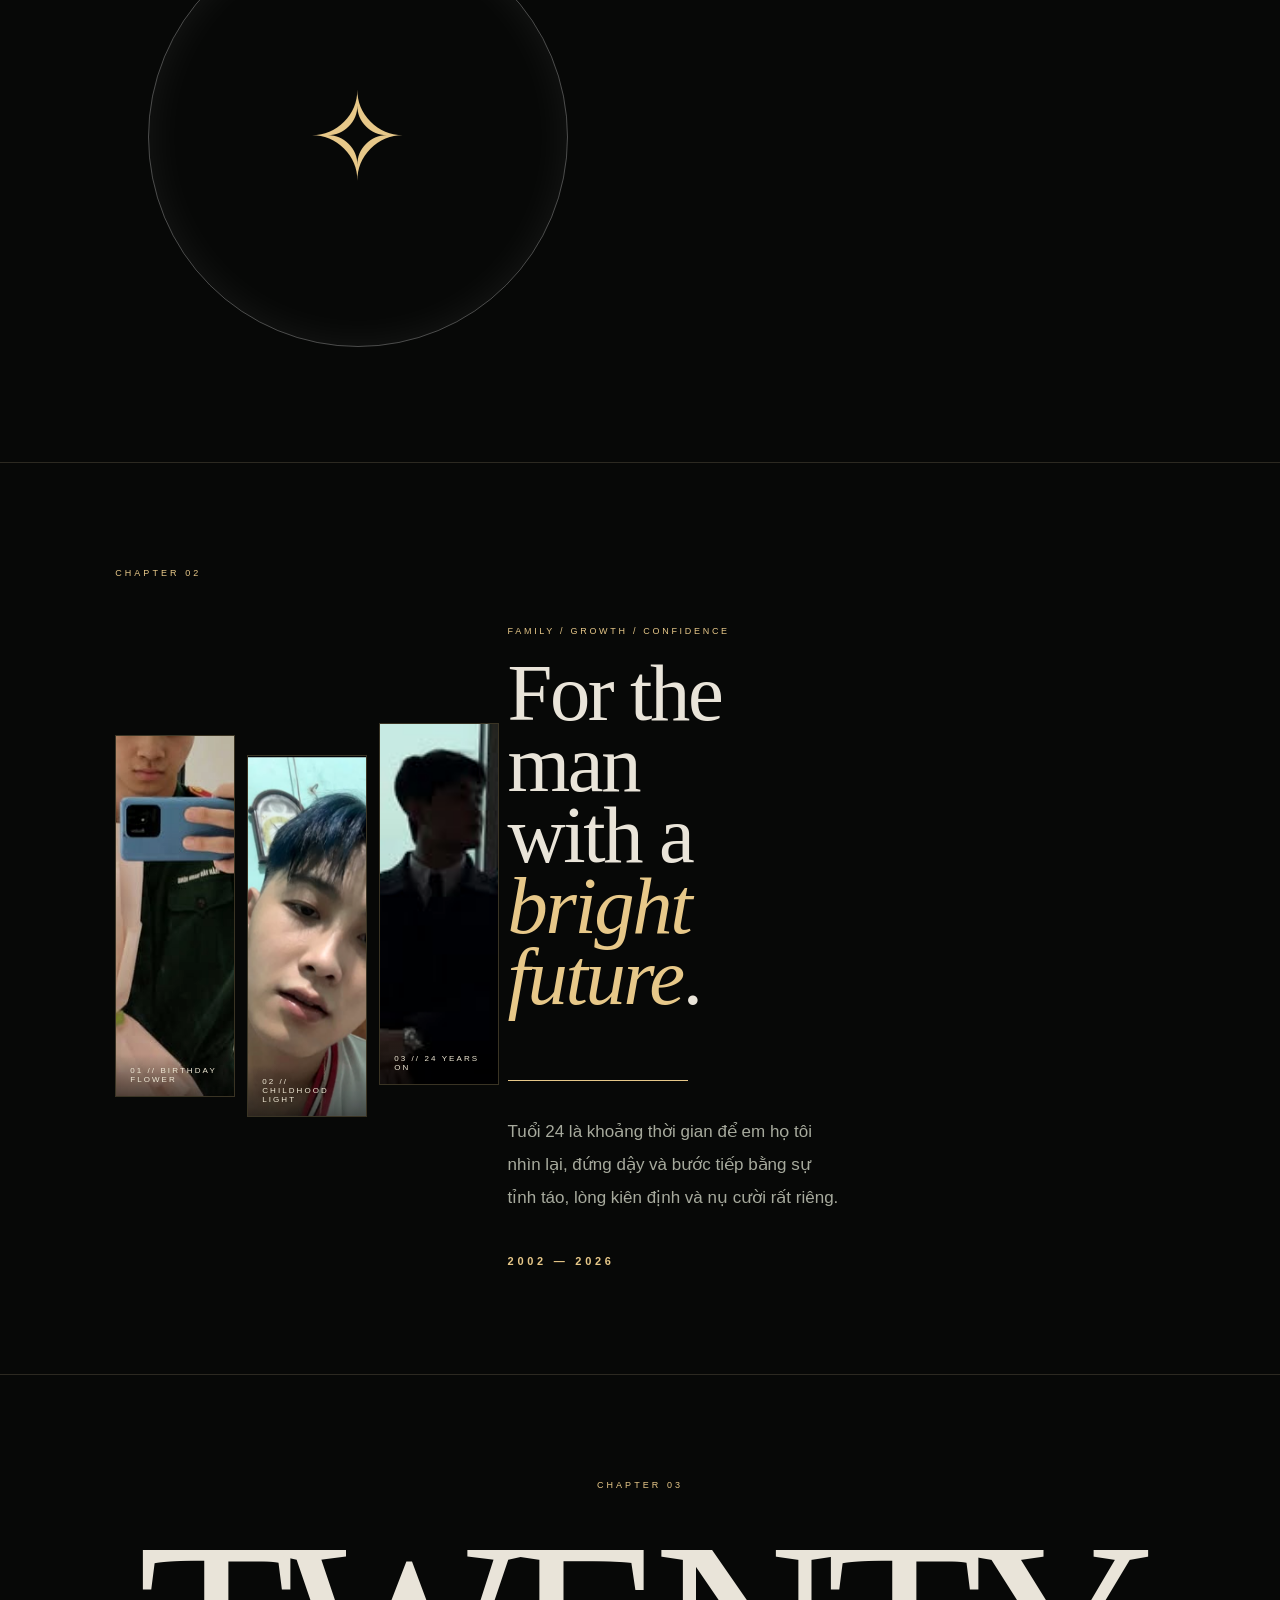
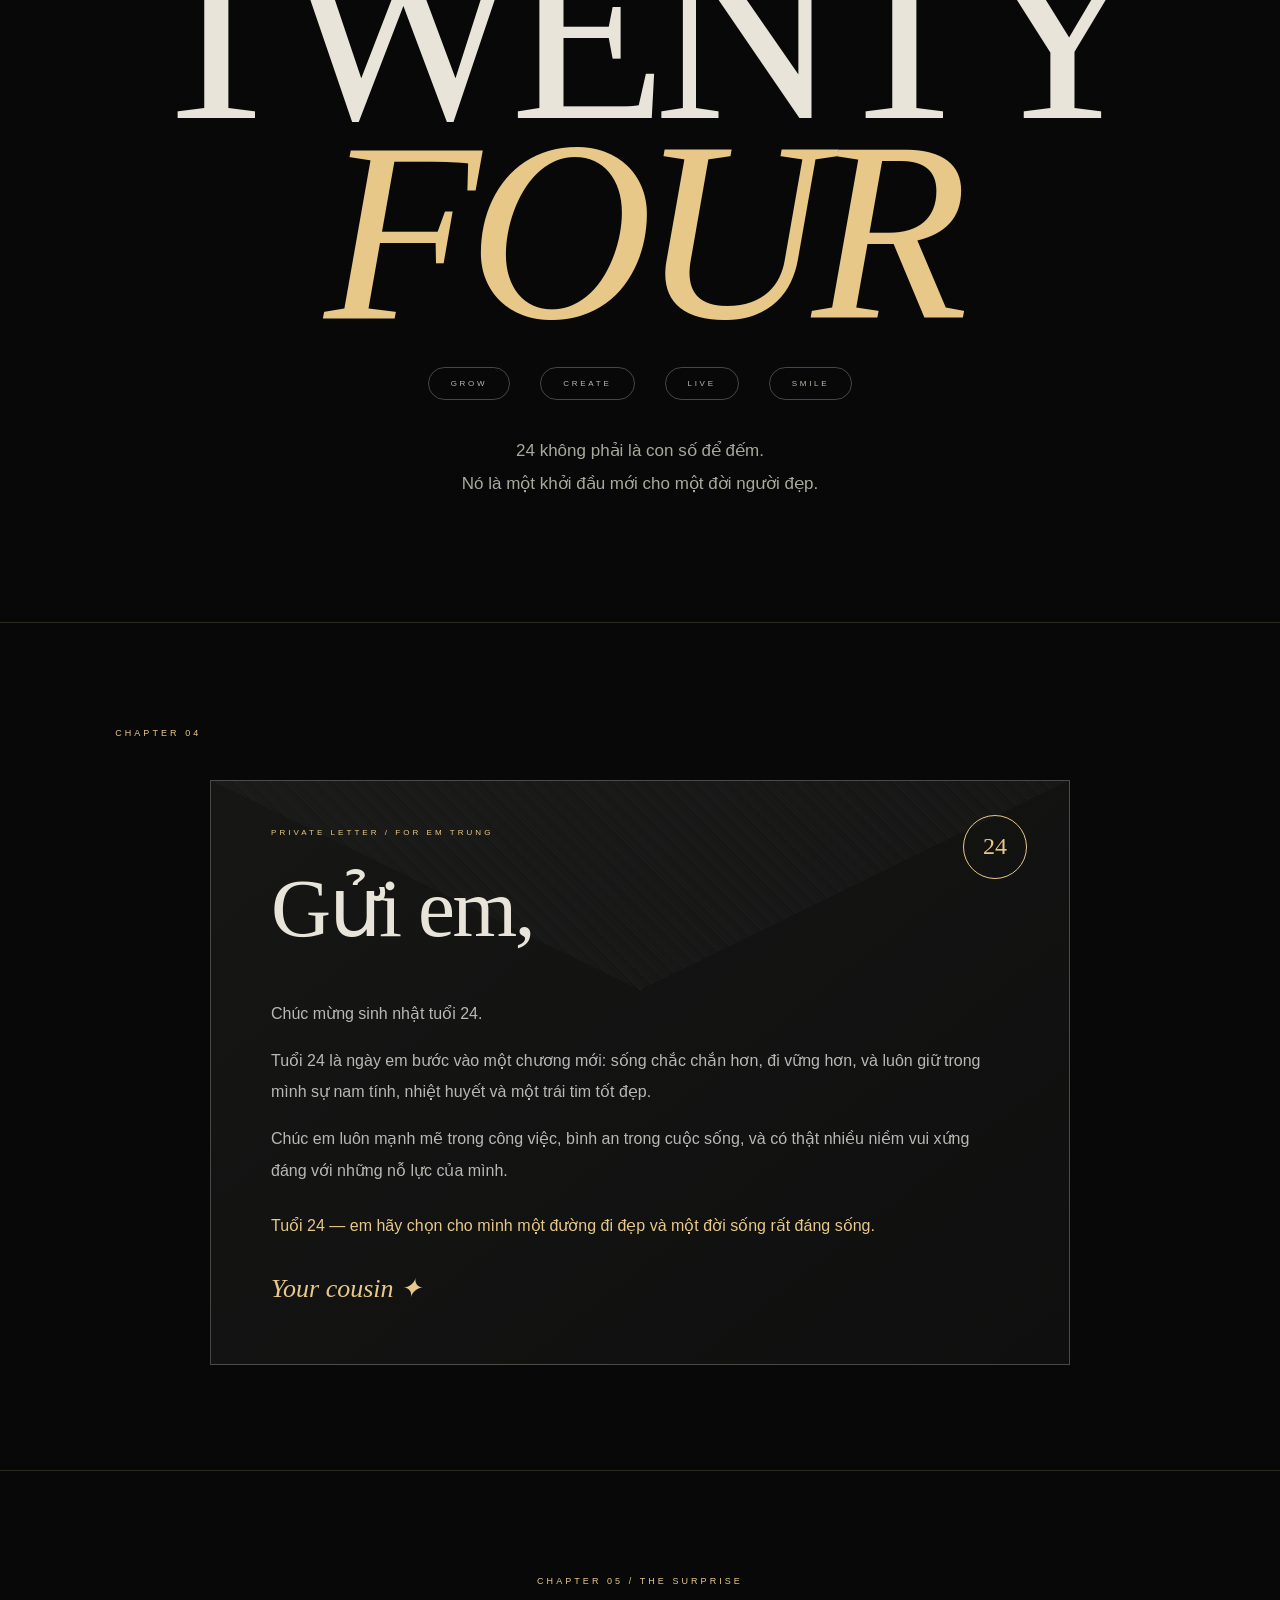
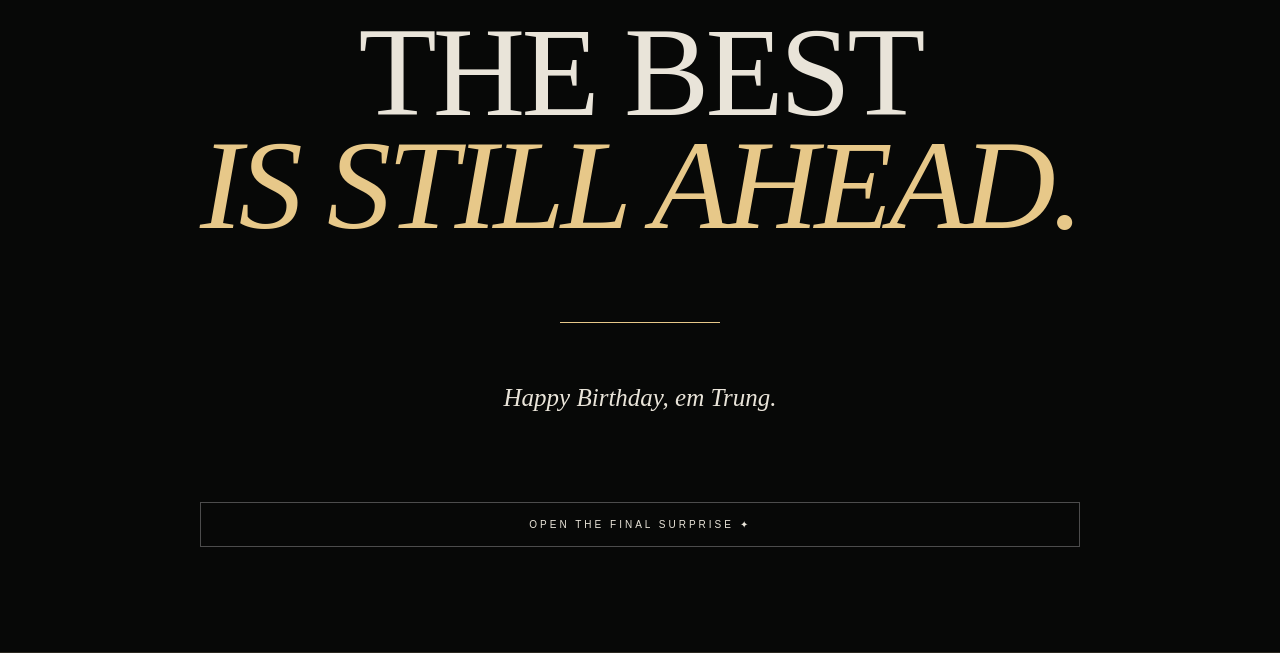
==== commit 5f548355: "Update name placeholder to NGUYỄN DUY TRUNG" ====
--- a/index.html
+++ b/index.html
@@ -3,7 +3,7 @@
   <head>
     <meta charset="UTF-8" />
     <meta name="viewport" content="width=device-width, initial-scale=1.0, maximum-scale=1.0, user-scalable=no, viewport-fit=cover" />
-    <title>THE 24TH — [TÊN]</title>
+    <title>THE 24TH — NGUYỄN DUY TRUNG</title>
     <link rel="preconnect" href="https://fonts.googleapis.com" />
     <link rel="preconnect" href="https://fonts.gstatic.com" crossorigin />
     <link
@@ -34,7 +34,7 @@
         <div class="hero-center">
           <div class="over">A CELEBRATION OF A LIFE IN MOTION</div>
           <div class="mega">2<span>4</span></div>
-          <div class="hero-name">[TÊN]</div>
+          <div class="hero-name">NGUYỄN DUY TRUNG</div>
           <div class="hero-role">DENTIST · 2002 · ORIGINAL EDITION</div>
           <button id="enter">ENTER <b>✦</b></button>
         </div>
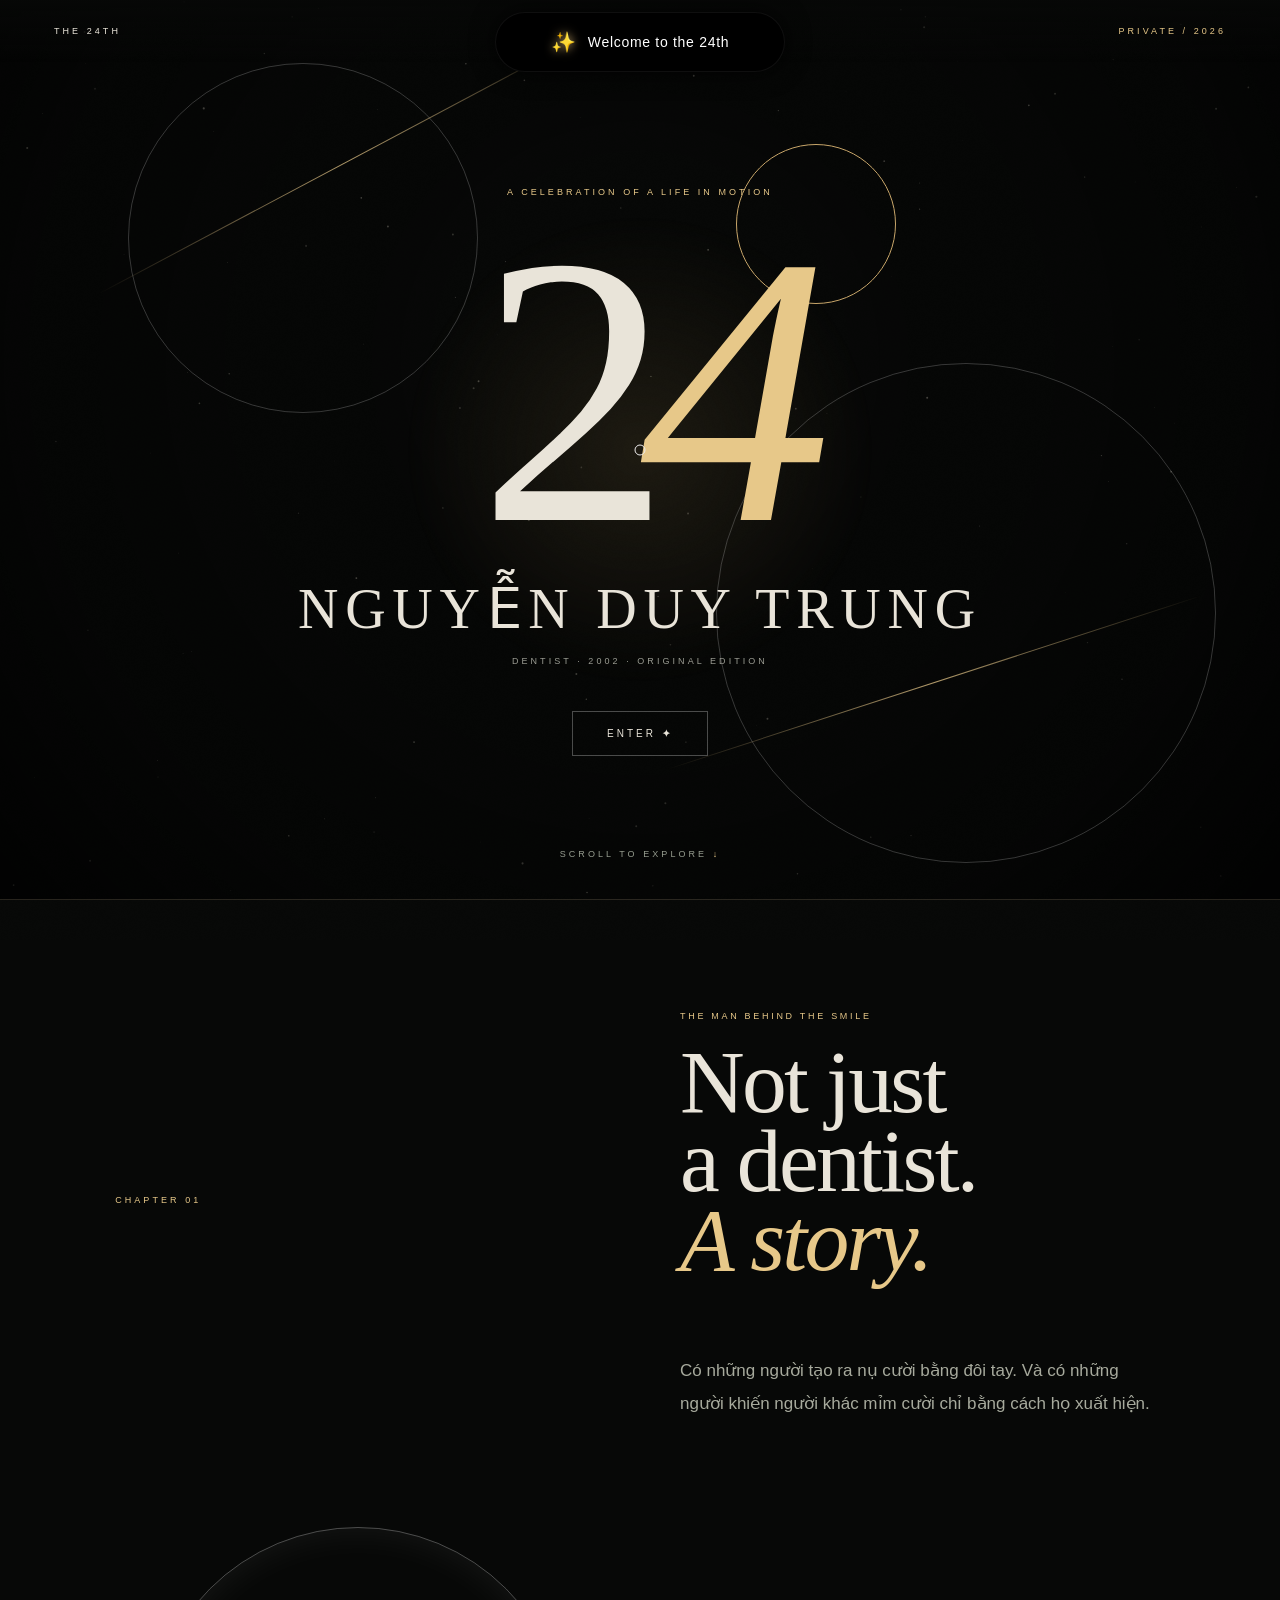
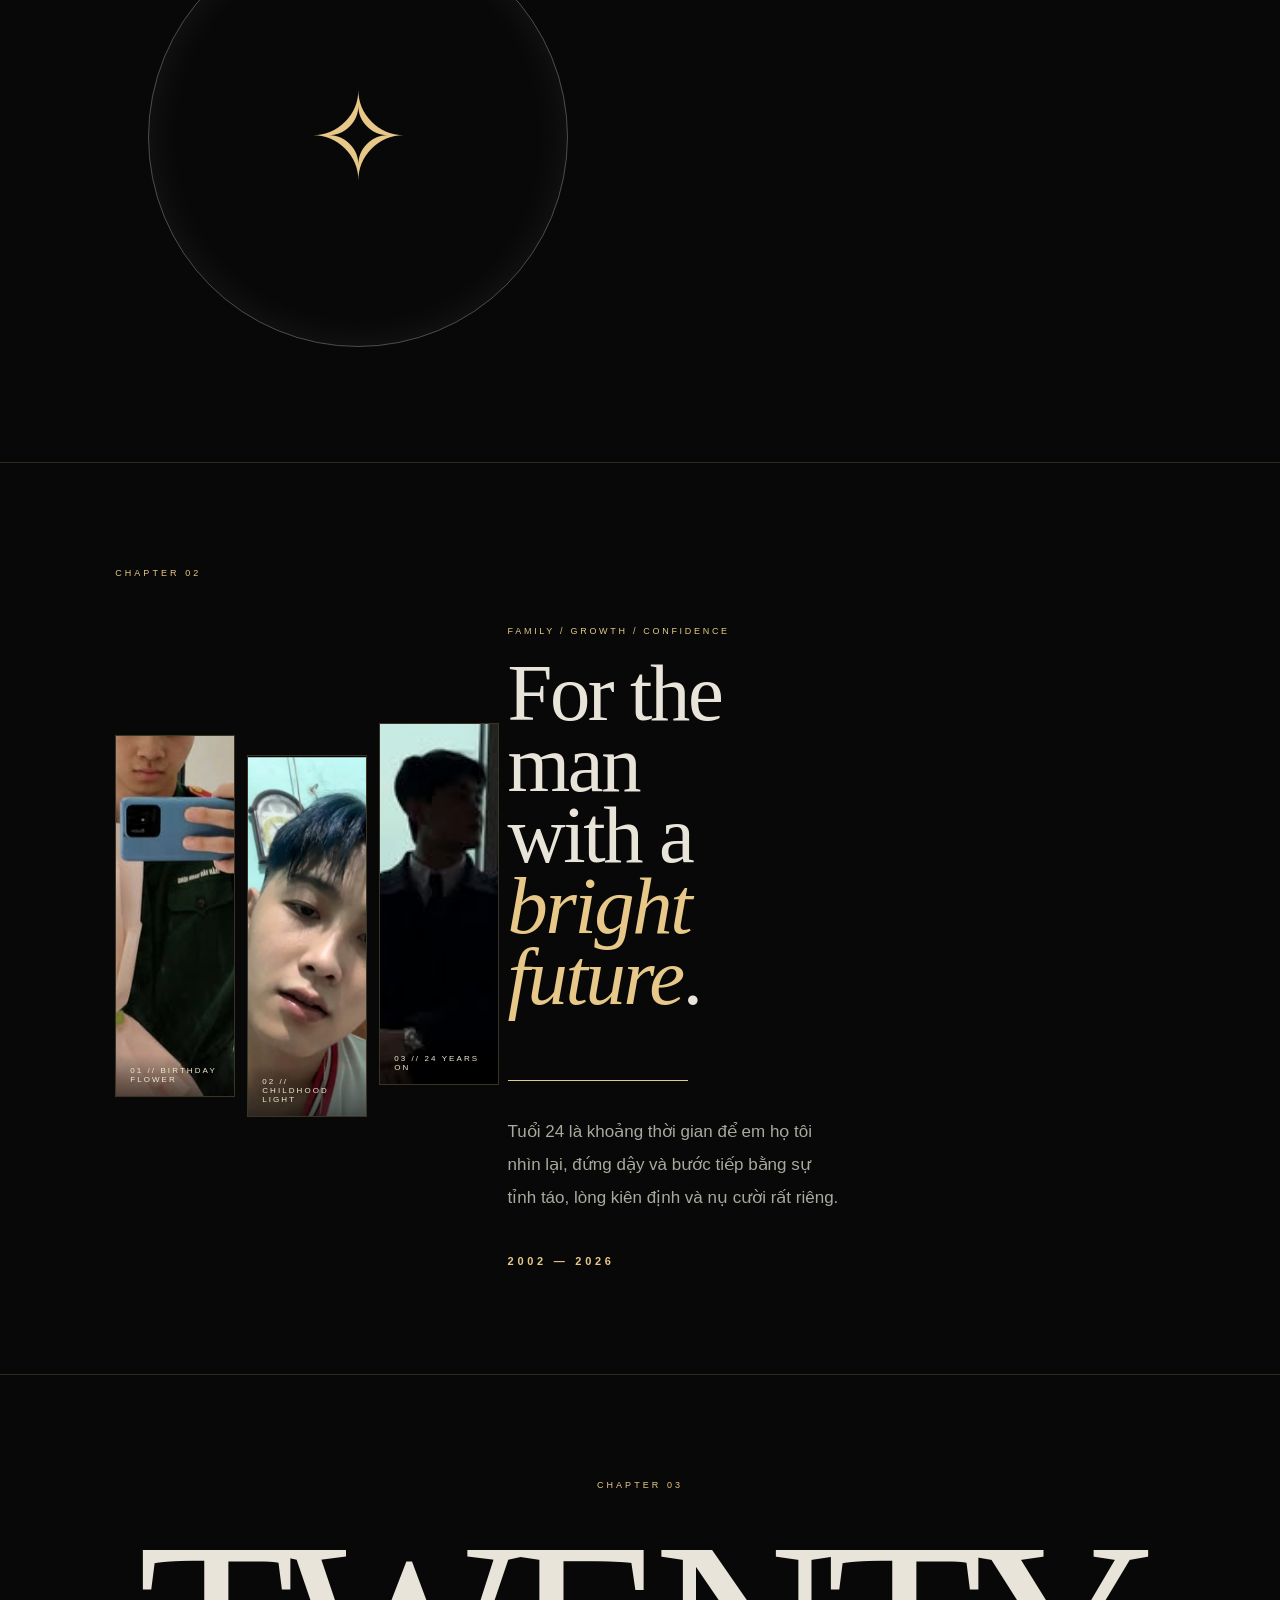
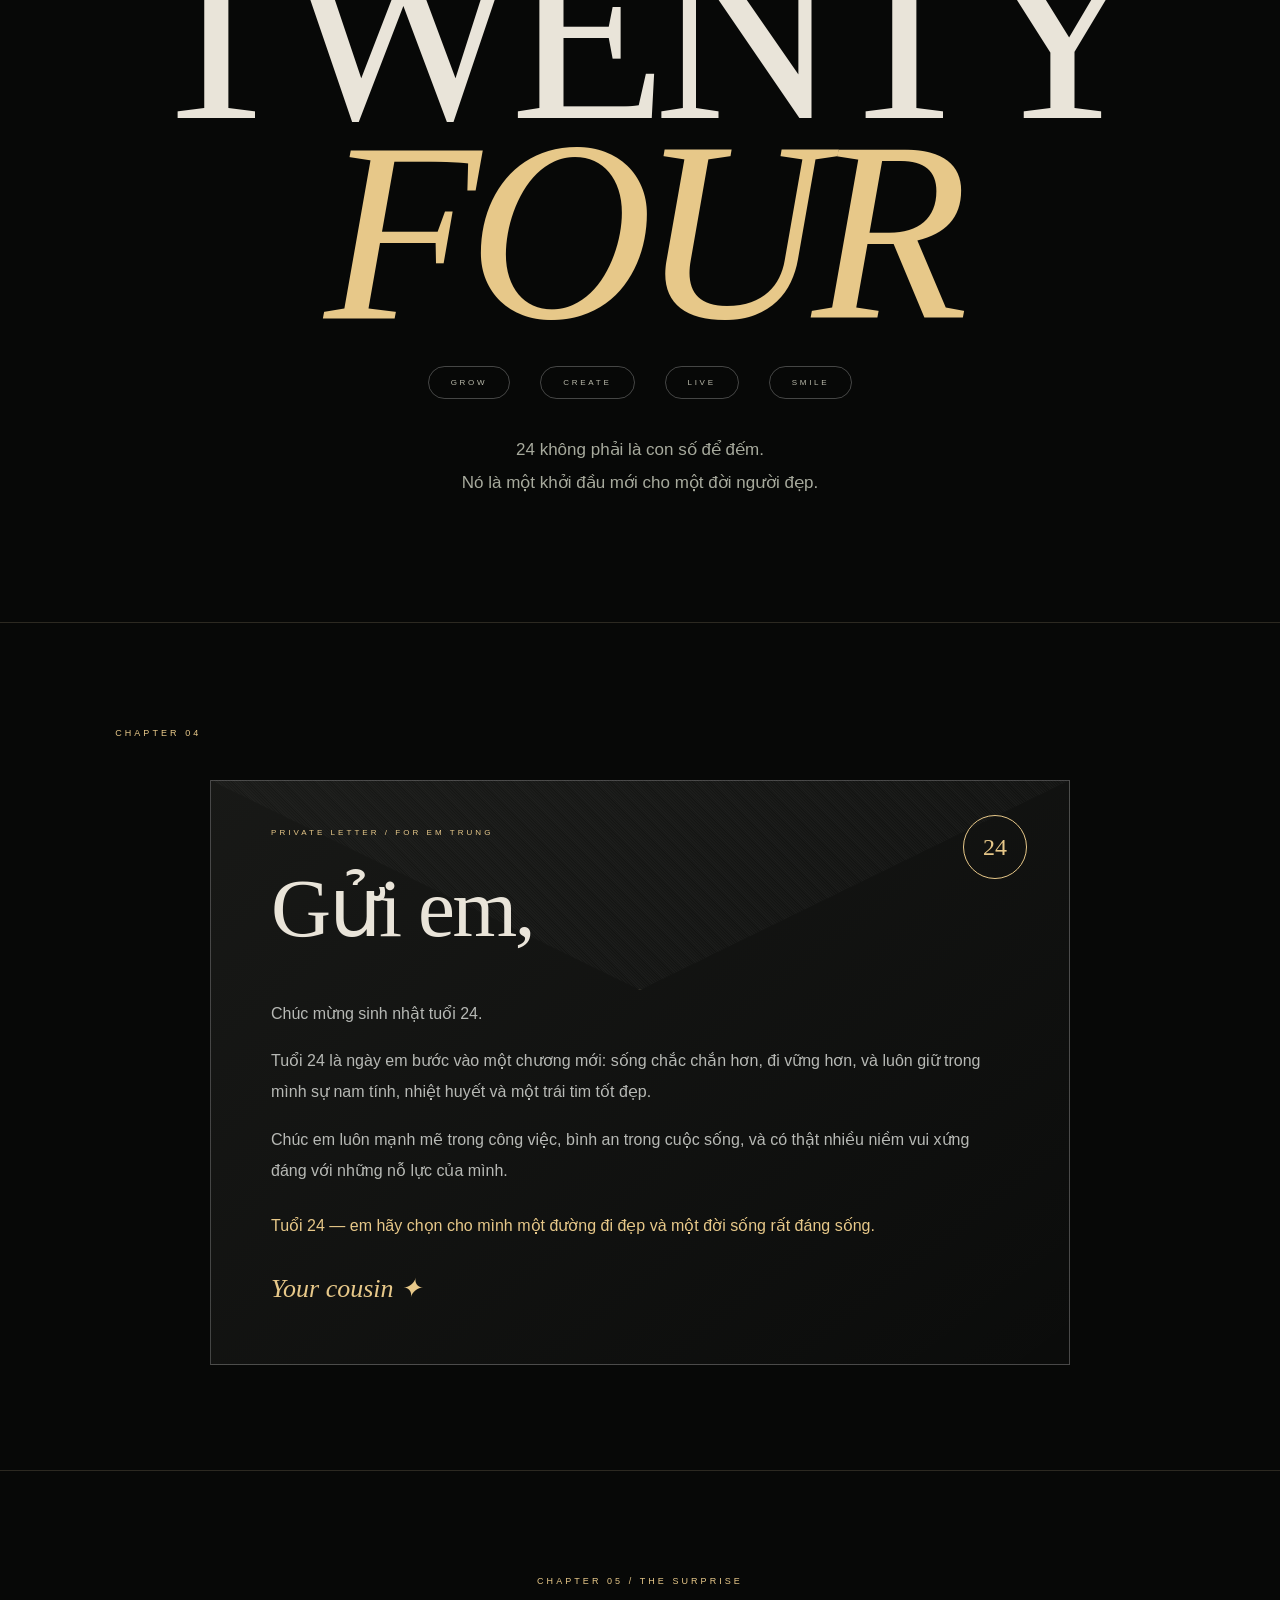
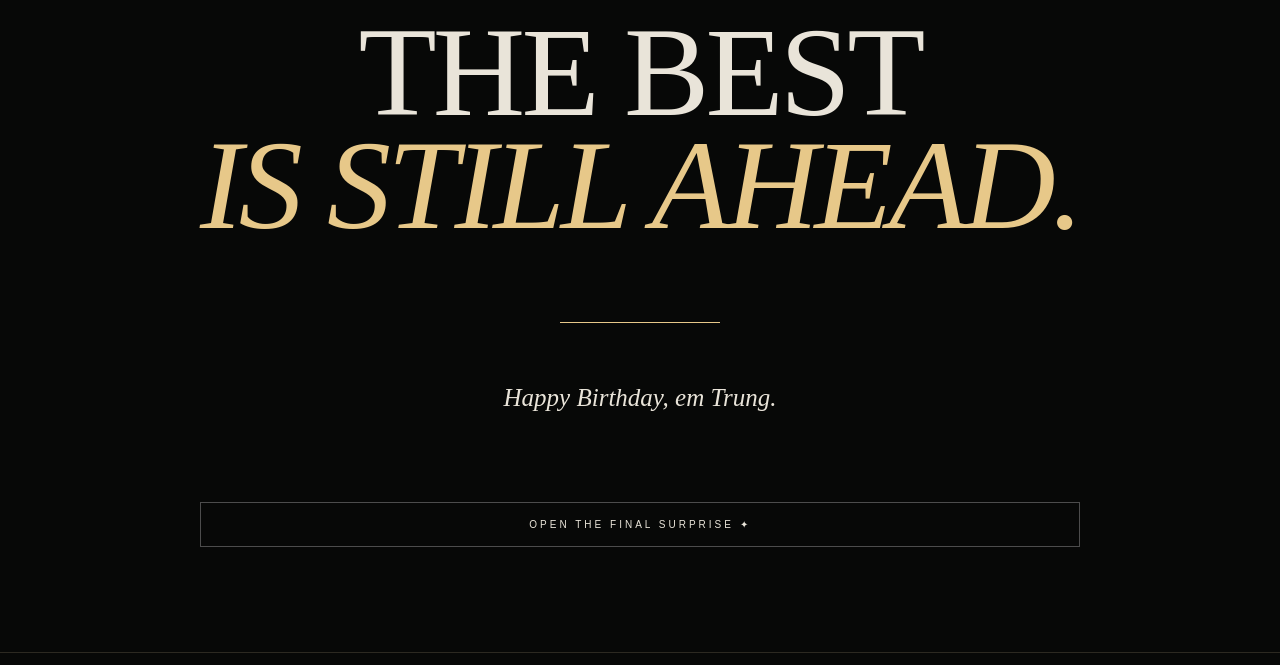
==== commit db779477: "Add premium iOS 16 effects, Dynamic Island, and Gyroscope parallax" ====
--- a/index.html
+++ b/index.html
@@ -13,6 +13,12 @@
     <link rel="stylesheet" href="css/style.css" />
   </head>
   <body>
+    <div id="dynamic-island">
+      <div class="island-content">
+        <span class="icon">✨</span>
+        <span class="text">Welcome to the 24th</span>
+      </div>
+    </div>
     <div id="intro">
       <div class="intro-no">24</div>
       <div class="intro-title">A PRIVATE BIRTHDAY EXPERIENCE</div>
--- a/css/style.css
+++ b/css/style.css
@@ -23,6 +23,62 @@
   font-weight: 300;
   overflow-x: hidden;
 }
+/* Dynamic Island */
+#dynamic-island {
+  position: fixed;
+  top: 12px;
+  left: 50%;
+  transform: translateX(-50%);
+  width: 125px;
+  height: 35px;
+  background: #000;
+  border-radius: 20px;
+  z-index: 9999;
+  display: flex;
+  align-items: center;
+  justify-content: center;
+  overflow: hidden;
+  transition: all 0.65s cubic-bezier(0.8, 0, 0.2, 1);
+  box-shadow: 0 0 25px rgba(0,0,0,0.8), inset 0 0 0 1px rgba(255,255,255,0.06);
+  opacity: 0;
+  pointer-events: none;
+}
+#dynamic-island.active {
+  opacity: 1;
+  width: 290px;
+  height: 60px;
+  border-radius: 30px;
+}
+.island-content {
+  display: flex;
+  align-items: center;
+  gap: 12px;
+  opacity: 0;
+  transform: scale(0.8);
+  transition: all 0.45s ease;
+  transition-delay: 0.15s;
+  color: #fff;
+  font-family: Inter, sans-serif;
+}
+#dynamic-island.active .island-content {
+  opacity: 1;
+  transform: scale(1);
+}
+.island-content .icon { font-size: 20px; text-shadow: 0 0 10px var(--gold); }
+.island-content .text { font-size: 14px; font-weight: 500; letter-spacing: 0.05em; }
+
+/* Parallax Tilt Elements */
+.hero-center {
+  transform: translate(var(--tilt-x, 0), var(--tilt-y, 0));
+  transition: transform 0.2s cubic-bezier(0.2, 0, 0, 1);
+  will-change: transform;
+}
+.floating-tooth .tooth {
+  transform: translate(calc(var(--tilt-x, 0) * -1.5), calc(var(--tilt-y, 0) * -1.5));
+  transition: transform 0.2s cubic-bezier(0.2, 0, 0, 1);
+  will-change: transform;
+}
+
 body:after {
   content: "";
   position: fixed;
@@ -1088,9 +1144,11 @@
   margin: 0 auto;
   background: linear-gradient(
     142deg,
-    rgba(229, 226, 213, 0.07),
-    rgba(255, 255, 255, 0.03)
+    rgba(229, 226, 213, 0.08),
+    rgba(255, 255, 255, 0.02)
   );
+  backdrop-filter: blur(20px);
+  -webkit-backdrop-filter: blur(20px);
   border: 1px solid rgba(255, 255, 255, 0.23);
   padding: 40px 60px 60px;
   position: relative;
@@ -1209,7 +1267,10 @@
   width: min(640px, calc(100vw - 40px));
   padding: 56px 40px;
   border: 1px solid var(--line);
-  background: radial-gradient(circle at center, #171b15, #090908);
+  background: rgba(15, 17, 15, 0.4);
+  backdrop-filter: blur(35px);
+  -webkit-backdrop-filter: blur(35px);
+  box-shadow: 0 40px 100px rgba(0,0,0,0.8), inset 0 1px 0 rgba(255,255,255,0.1);
   text-align: center;
   position: relative;
 }
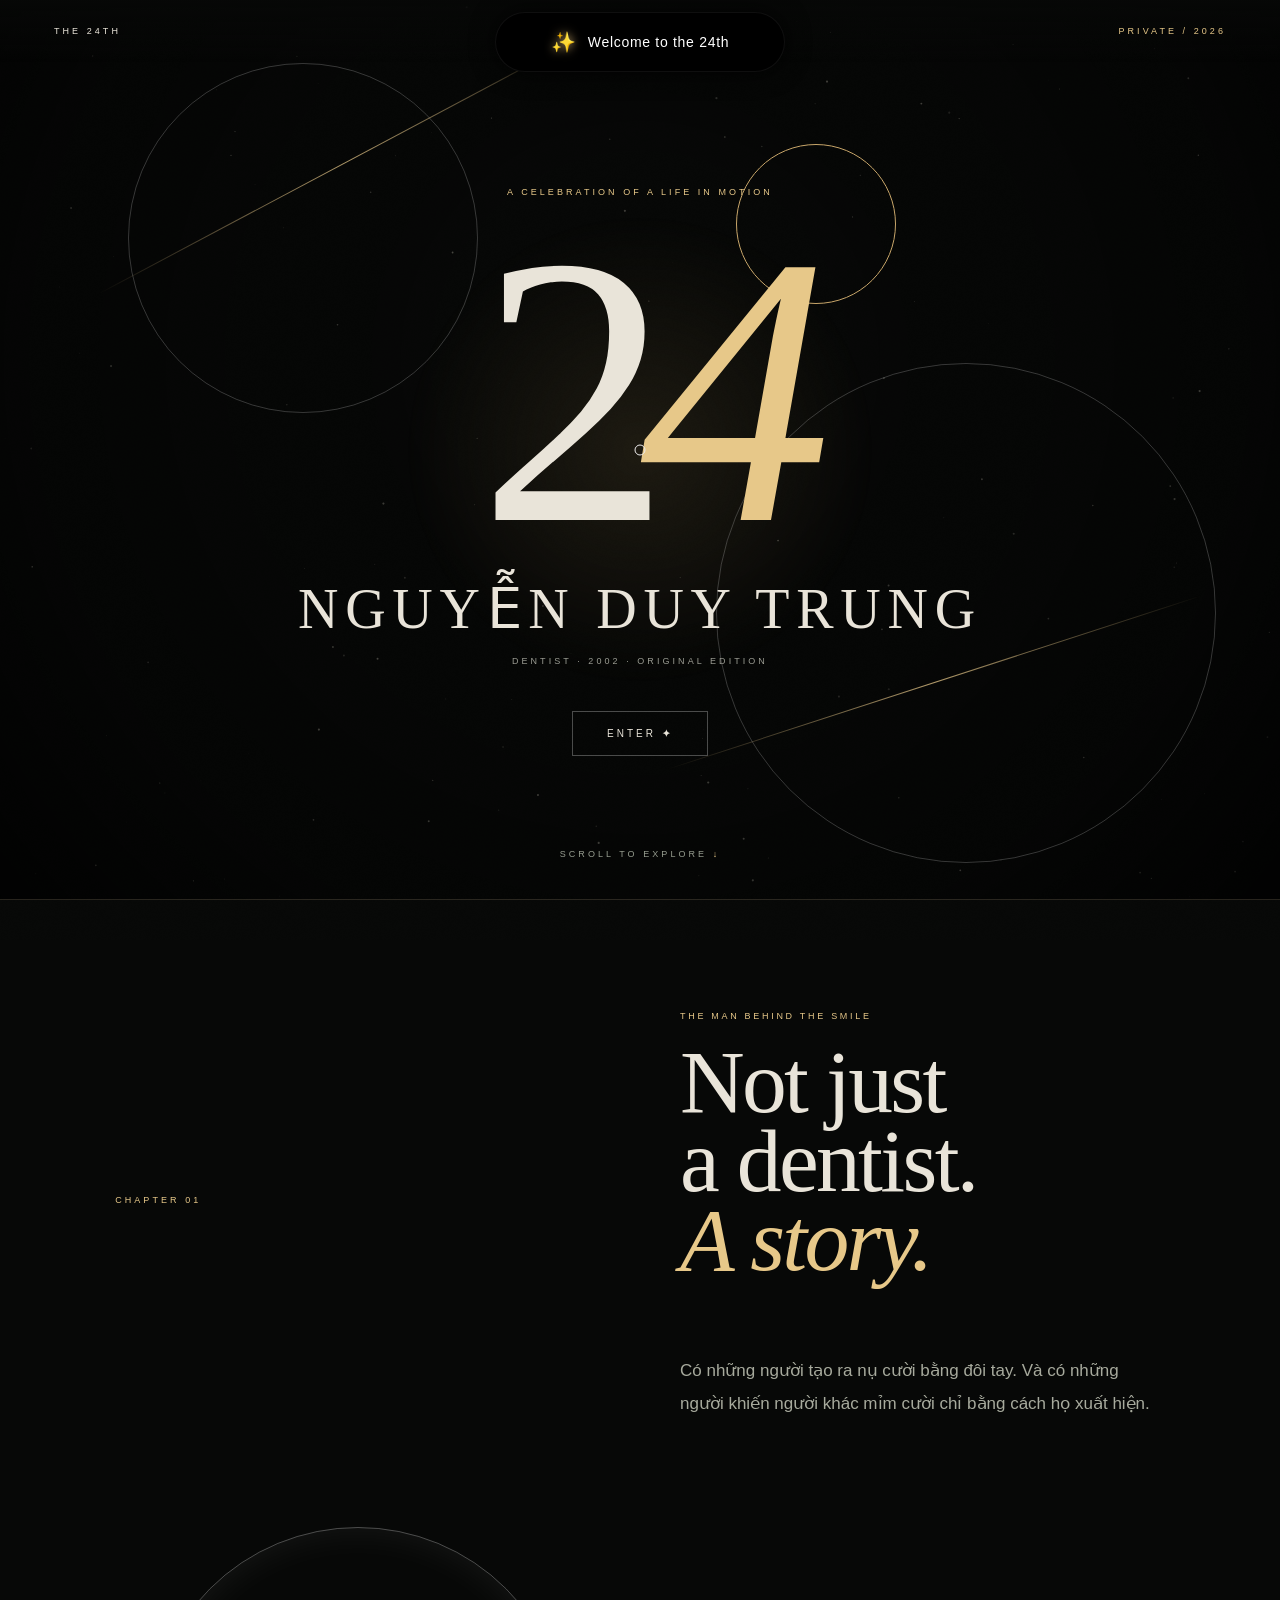
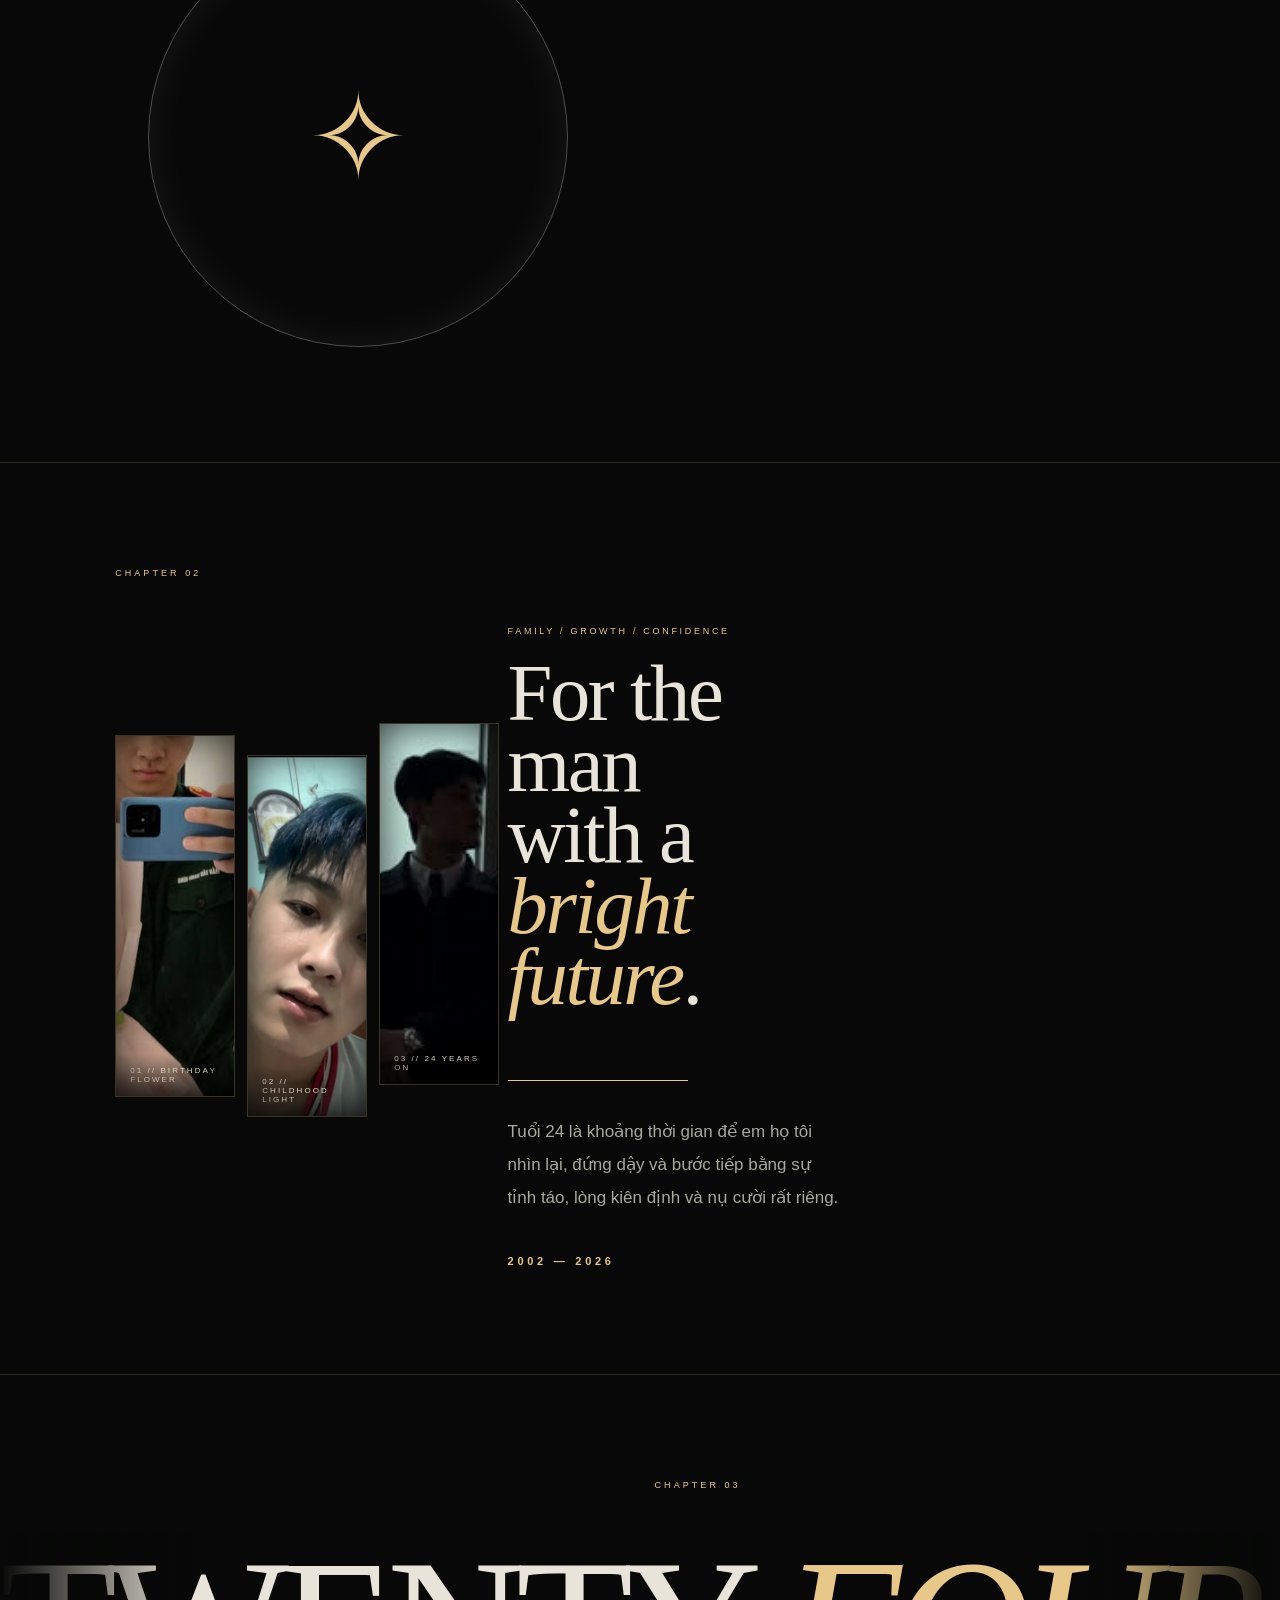
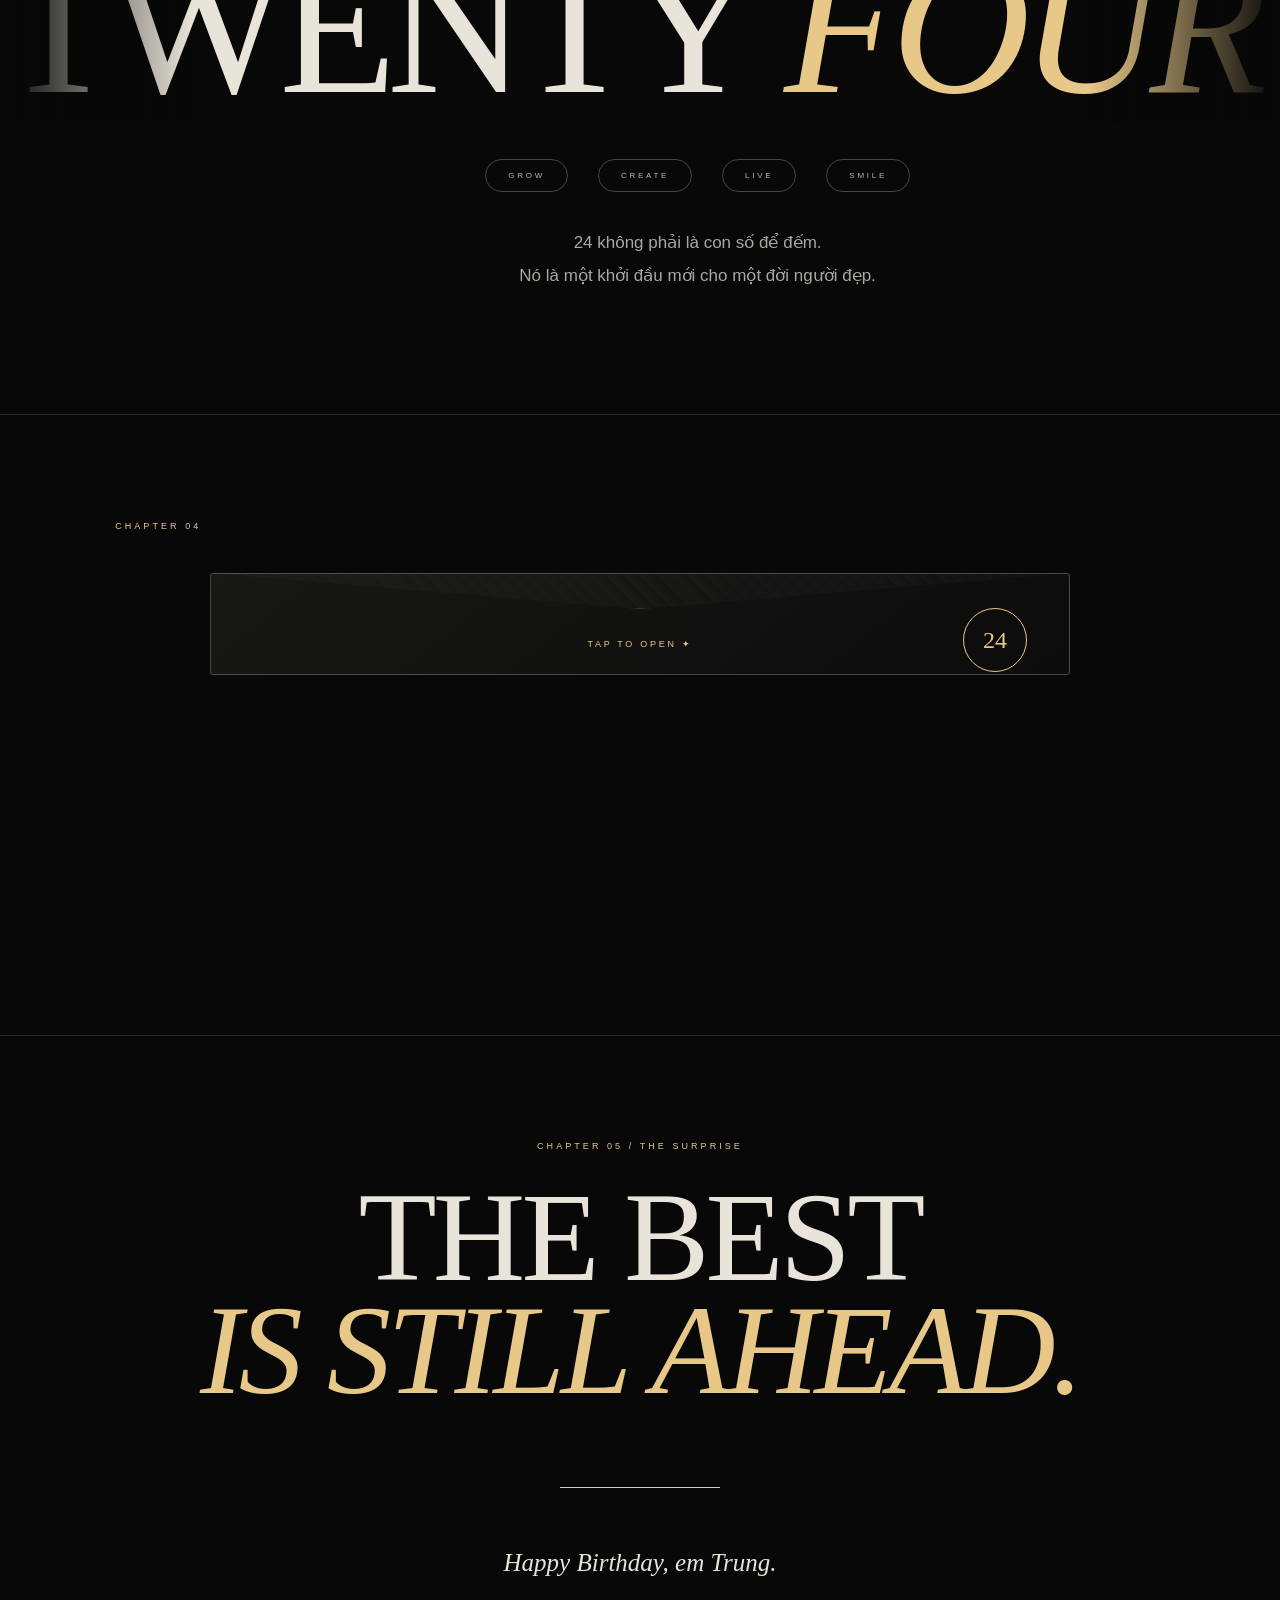
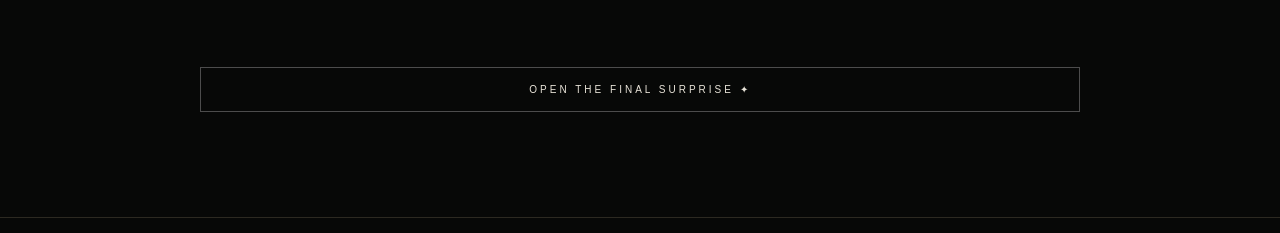
==== commit 2afc4c80: "Implement horizontal carousel, infinite marquee, 3D flip letter, and scroll snapping" ====
--- a/index.html
+++ b/index.html
@@ -92,7 +92,13 @@
 
       <section class="age">
         <div class="chapter">CHAPTER 03</div>
-        <div class="age-word">TWENTY<br /><i>FOUR</i></div>
+        <div class="marquee-wrapper">
+          <div class="marquee">
+            <span>TWENTY <i>FOUR</i></span>
+            <span>TWENTY <i>FOUR</i></span>
+            <span>TWENTY <i>FOUR</i></span>
+          </div>
+        </div>
         <div class="age-orbit">
           <span>GROW</span><span>CREATE</span><span>LIVE</span
           ><span>SMILE</span>
@@ -105,27 +111,34 @@
 
       <section class="letter">
         <div class="chapter">CHAPTER 04</div>
-        <div class="envelope" id="envelope">
-          <div class="flap"></div>
-          <div class="seal">24</div>
-          <div class="letter-content">
-            <small>PRIVATE LETTER / FOR EM TRUNG</small>
-            <h2>Gửi em,</h2>
-            <p>Chúc mừng sinh nhật tuổi 24.</p>
-            <p>
-              Tuổi 24 là ngày em bước vào một chương mới: sống chắc chắn hơn, đi
-              vững hơn, và luôn giữ trong mình sự nam tính, nhiệt huyết và một
-              trái tim tốt đẹp.
-            </p>
-            <p>
-              Chúc em luôn mạnh mẽ trong công việc, bình an trong cuộc sống, và
-              có thật nhiều niềm vui xứng đáng với những nỗ lực của mình.
-            </p>
-            <p class="gold">
-              Tuổi 24 — em hãy chọn cho mình một đường đi đẹp và một đời sống
-              rất đáng sống.
-            </p>
-            <div class="signature">Your cousin ✦</div>
+        <div class="flip-container" id="envelope" onclick="this.classList.toggle('flipped'); if(navigator.vibrate) navigator.vibrate(15);">
+          <div class="flipper">
+            <!-- Mặt trước (Bao thư) -->
+            <div class="front envelope">
+              <div class="flap"></div>
+              <div class="seal">24</div>
+              <div class="tap-hint">TAP TO OPEN ✦</div>
+            </div>
+            <!-- Mặt sau (Lá thư) -->
+            <div class="back letter-content">
+              <small>PRIVATE LETTER / FOR EM TRUNG</small>
+              <h2>Gửi em,</h2>
+              <p>Chúc mừng sinh nhật tuổi 24.</p>
+              <p>
+                Tuổi 24 là ngày em bước vào một chương mới: sống chắc chắn hơn, đi
+                vững hơn, và luôn giữ trong mình sự nam tính, nhiệt huyết và một
+                trái tim tốt đẹp.
+              </p>
+              <p>
+                Chúc em luôn mạnh mẽ trong công việc, bình an trong cuộc sống, và
+                có thật nhiều niềm vui xứng đáng với những nỗ lực của mình.
+              </p>
+              <p class="gold">
+                Tuổi 24 — em hãy chọn cho mình một đường đi đẹp và một đời sống
+                rất đáng sống.
+              </p>
+              <div class="signature">Your cousin ✦</div>
+            </div>
           </div>
         </div>
       </section>
--- a/css/style.css
+++ b/css/style.css
@@ -14,6 +14,7 @@
   scroll-behavior: smooth;
   overflow-x: hidden;
   width: 100%;
+  scroll-snap-type: y proximity;
 }
 body {
   margin: 0;
@@ -935,6 +936,7 @@
   padding: 105px 9vw;
   min-height: auto;
   border-bottom: 1px solid var(--line);
+  scroll-snap-align: start;
 }
 
 section .chapter {
@@ -1049,6 +1051,21 @@
   object-fit: cover;
   display: block;
   filter: grayscale(0.1) sepia(0.06) contrast(1.04);
+  transition: transform 0.8s cubic-bezier(0.2, 0, 0, 1), filter 0.8s ease;
+}
+
+.gallery-card:hover img,
+.gallery-card:active img {
+  transform: scale(1.08);
+  filter: grayscale(0) sepia(0) contrast(1.1);
+}
+
+.gallery-card::after {
+  content: "";
+  position: absolute;
+  inset: 0;
+  box-shadow: inset 0 0 40px rgba(0,0,0,0.8);
+  pointer-events: none;
 }
 
 .gallery-card .caption {
@@ -1101,15 +1118,54 @@
   justify-items: center;
 }
 
-.age-word {
+.marquee-wrapper {
+  width: 100vw;
+  margin-left: -9vw;
+  overflow: hidden;
+  white-space: nowrap;
+  position: relative;
+}
+
+.marquee-wrapper::before,
+.marquee-wrapper::after {
+  content: "";
+  position: absolute;
+  top: 0;
+  bottom: 0;
+  width: 15vw;
+  z-index: 2;
+  pointer-events: none;
+}
+.marquee-wrapper::before {
+  left: 0;
+  background: linear-gradient(to right, var(--bg), transparent);
+}
+.marquee-wrapper::after {
+  right: 0;
+  background: linear-gradient(to left, var(--bg), transparent);
+}
+
+.marquee {
+  display: inline-block;
+  animation: scroll-marquee 20s linear infinite;
+}
+
+@keyframes scroll-marquee {
+  0% { transform: translateX(0); }
+  100% { transform: translateX(-50%); }
+}
+
+.marquee span {
   font-family: var(--serif);
-  font-size: clamp(118px, 20vw, 270px);
-  line-height: 0.78;
+  font-size: clamp(65px, 15vw, 270px);
+  line-height: 1;
   letter-spacing: -0.05em;
   color: var(--paper);
-}
-
-.age-word i {
+  padding-right: 40px;
+  display: inline-block;
+}
+
+.marquee span i {
   font-style: italic;
   color: var(--gold2);
 }
@@ -1137,11 +1193,59 @@
 
 .letter {
   min-height: 620px;
-}
-
-.envelope {
+  perspective: 1500px;
+}
+
+.flip-container {
+  width: 100%;
   max-width: 860px;
   margin: 0 auto;
+  cursor: pointer;
+  perspective: 1500px;
+}
+
+.flipper {
+  width: 100%;
+  position: relative;
+  transition: transform 0.8s cubic-bezier(0.4, 0.0, 0.2, 1);
+  transform-style: preserve-3d;
+}
+
+.flip-container.flipped .flipper {
+  transform: rotateY(180deg);
+}
+
+.front, .back {
+  width: 100%;
+  backface-visibility: hidden;
+  -webkit-backface-visibility: hidden;
+  position: relative;
+}
+
+.back {
+  position: absolute;
+  top: 0;
+  left: 0;
+  transform: rotateY(180deg);
+}
+
+.tap-hint {
+  position: absolute;
+  bottom: 25px;
+  left: 50%;
+  transform: translateX(-50%);
+  font-size: 9px;
+  letter-spacing: 0.3em;
+  color: var(--gold2);
+  animation: pulse-hint 2s infinite;
+}
+
+@keyframes pulse-hint {
+  0%, 100% { opacity: 0.4; }
+  50% { opacity: 1; }
+}
+
+.envelope, .letter-content {
   background: linear-gradient(
     142deg,
     rgba(229, 226, 213, 0.08),
@@ -1151,7 +1255,7 @@
   -webkit-backdrop-filter: blur(20px);
   border: 1px solid rgba(255, 255, 255, 0.23);
   padding: 40px 60px 60px;
-  position: relative;
+  border-radius: 4px;
 }
 
 .envelope .flap {
@@ -1332,17 +1436,37 @@
   }
 
   .gallery-frame {
-    grid-template-columns: 1fr;
+    display: flex;
+    overflow-x: auto;
+    scroll-snap-type: x mandatory;
+    -webkit-overflow-scrolling: touch;
+    gap: 20px;
+    padding: 30px 10vw;
+    margin-left: -8vw;
+    width: 100vw;
+    scrollbar-width: none;
+  }
+  
+  .gallery-frame::-webkit-scrollbar {
+    display: none;
+  }
+
+  .gallery-card {
+    flex: 0 0 75%;
+    scroll-snap-align: center;
+    border-radius: 12px;
+    box-shadow: 0 20px 40px rgba(0, 0, 0, 0.5), 0 0 0 1px rgba(212, 174, 98, 0.15);
   }
 
   .gallery-card,
   .gallery-card img {
-    min-height: 270px;
-  }
-
+    min-height: 380px;
+  }
+
+  .gallery-card.photo-one,
   .gallery-card.photo-two,
   .gallery-card.photo-three {
-    transform: none;
+    transform: none; /* Reset rotation for horizontal scroll */
   }
 
   .envelope {
